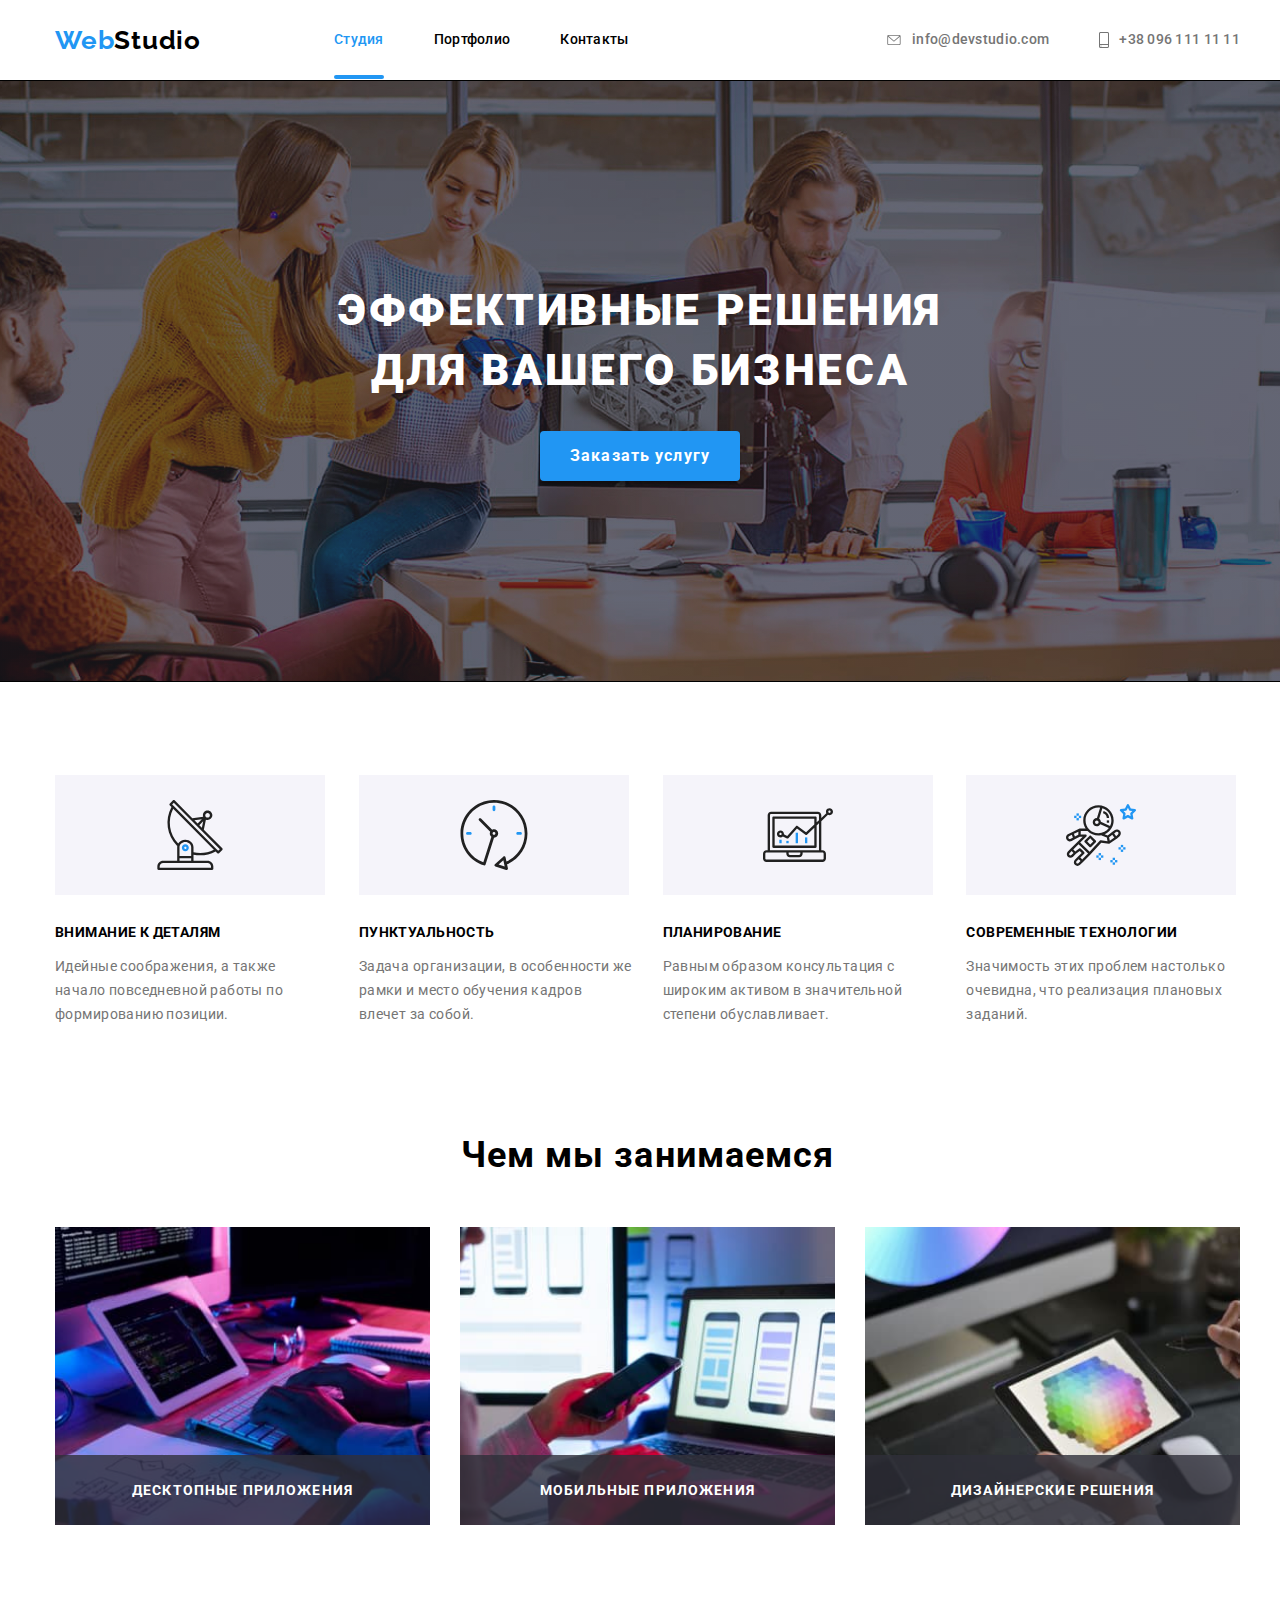
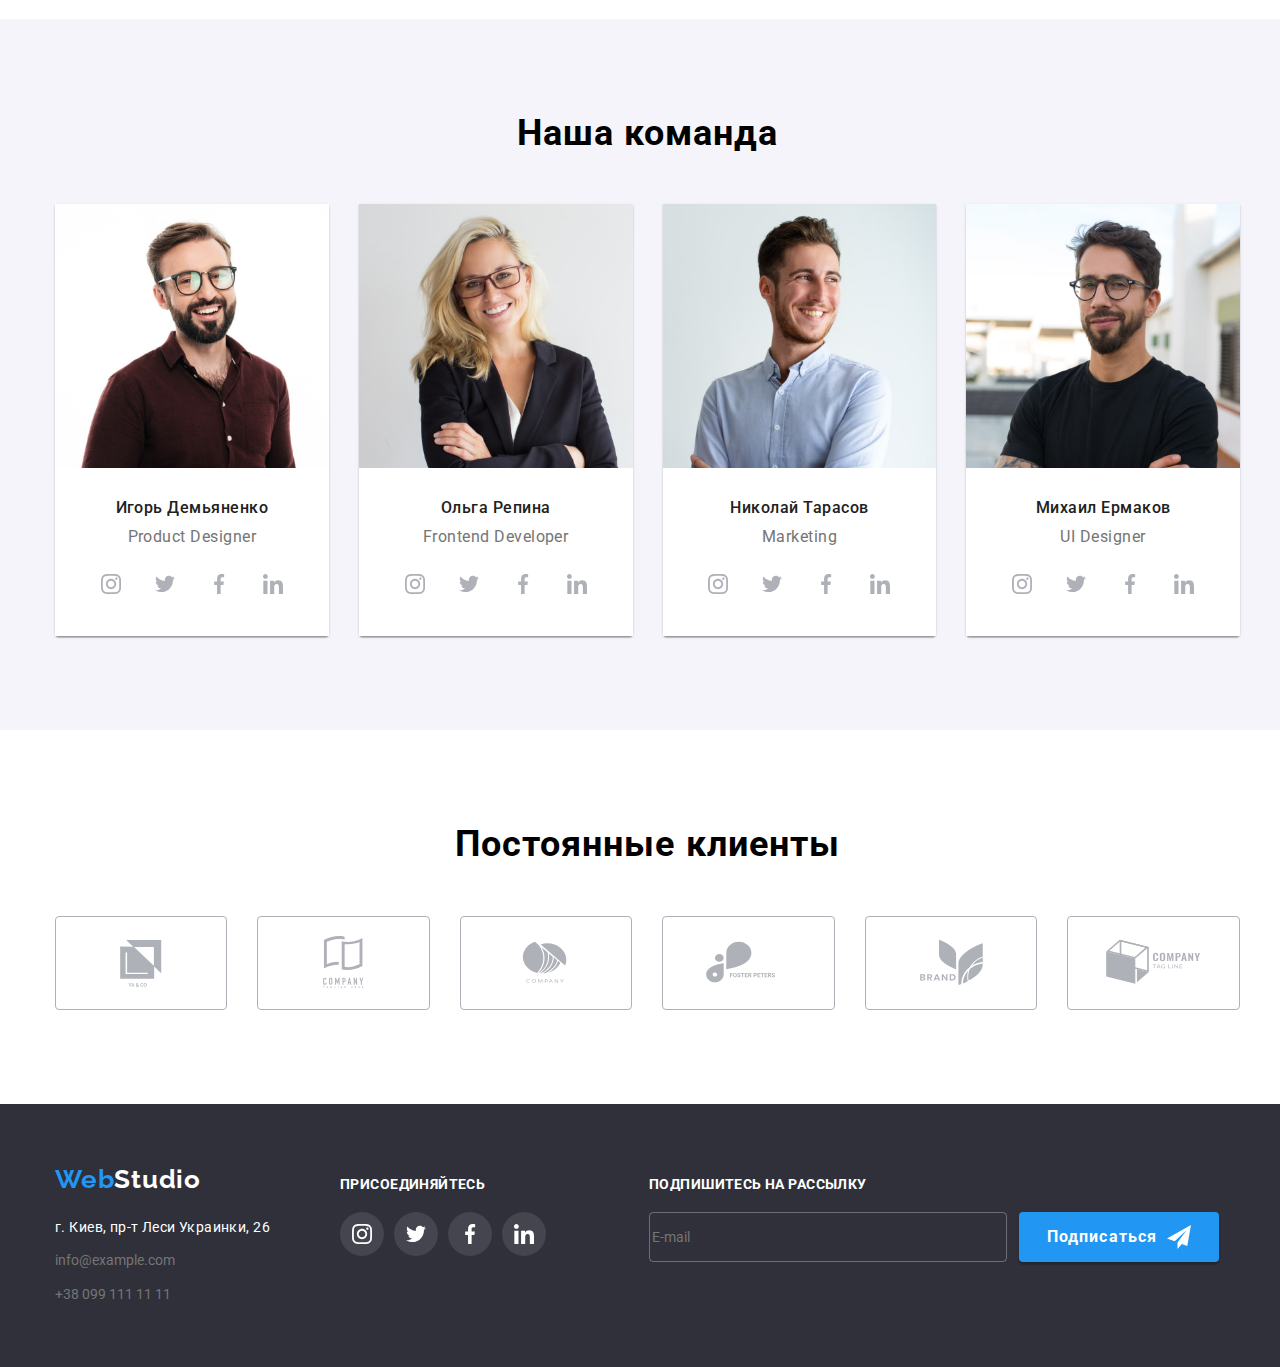
==== index.html @ c6905fcf "HW-07" ====
<!DOCTYPE html>
<html lang="ru">
  <head>
    <meta charset="UTF-8" />
    <meta http-equiv="X-UA-Compatible" content="IE=edge" />
    <meta name="viewport" content="width=device-width, initial-scale=1.0" />
    <title>WebStudio</title>
    <meta name="robots" content="nofollow" />
    <link rel="preconnect" href="https://fonts.gstatic.com" />
    <link
      href="https://fonts.googleapis.com/css2?family=Raleway:wght@700&family=Roboto:wght@400;500;700;900&display=swap"
      rel="stylesheet"
    />
    <link
      rel="stylesheet"
      href="https://cdnjs.cloudflare.com/ajax/libs/modern-normalize/1.0.0/modern-normalize.min.css"
    />
    <link rel="stylesheet" href="./css/main.css" />
  </head>

  <body>
    <header class="header">
      <div class="container header__container">
        <nav class="navigation header__navigation">
          <a class="logo header__logo" href="/"
            ><span class="logo__text logo__text--blue">Web</span
            ><span class="logo__text logo__text--black">Studio</span></a
          >
          <ul class="navigation__list header__navigation-list">
            <li class="navigation__item navigation__item--margin-right">
              <a class="link header__link link--active" href="./index.html"
                >Студия</a
              >
            </li>
            <li class="navigation__item navigation__item--margin-right">
              <a class="link header__link" href="./portfolio.html">Портфолио</a>
            </li>
            <li class="navigation__item">
              <a class="link header__link" href="">Контакты</a>
            </li>
          </ul>
        </nav>
        <div class="header__contact">
          <ul class="header__contact-list">
            <li class="header__contact-item header__contact-item--margin">
              <a
                class="link header__link link--gray"
                href="mailto:info@devstudio.com"
              >
                <svg class="header__contact-icon" width="16" height="10">
                  <use href="./symbol-defs.svg#icon-envelope-hover-2_c"></use>
                </svg>
                info@devstudio.com</a
              >
            </li>
            <li class="header__contact-item">
              <a class="link header__link link--gray" href="tel:+380961111111">
                <svg class="header__contact-icon" width="10" height="16">
                  <use href="./symbol-defs.svg#icon-smartphone-2-1_c"></use>
                </svg>
                +38 096 111 11 11</a
              >
            </li>
          </ul>
        </div>
      </div>
    </header>

    <main>
      <section class="section section__overlay section__overlay--padding">
        <div>
          <h1 class="section__overlay-text">
            Эффективные решения для вашего бизнеса
          </h1>
          <button class="button button--center" data-modal-open type="button">
            Заказать услугу
          </button>
        </div>
      </section>

      <section class="section">
        <div class="container container--center">
          <h2 class="visually-hidden">Преимущества нашей компании</h2>
          <ul class="list">
            <li
              class="
                list__item
                list__item--four
                list__svg-item
                list__svg-item--satelite
              "
            >
              <h3 class="list__svg-item-title">Внимание к деталям</h3>
              <p class="list__svg-item-text">
                Идейные соображения, а также начало повседневной работы по
                формированию позиции.
              </p>
            </li>
            <li
              class="
                list__item list__item--four list__svg-item list__svg-item--clock
              "
            >
              <h3 class="list__svg-item-title">Пунктуальность</h3>
              <p class="list__svg-item-text">
                Задача организации, в особенности же рамки и место обучения
                кадров влечет за собой.
              </p>
            </li>
            <li
              class="
                list__item
                list__item--four
                list__svg-item
                list__svg-item--planning
              "
            >
              <h3 class="list__svg-item-title">Планирование</h3>
              <p class="list__svg-item-text">
                Равным образом консультация с широким активом в значительной
                степени обуславливает.
              </p>
            </li>
            <li
              class="
                list__item list__item--four list__svg-item list__svg-item--tech
              "
            >
              <h3 class="list__svg-item-title">Современные технологии</h3>
              <p class="list__svg-item-text">
                Значимость этих проблем настолько очевидна, что реализация
                плановых заданий.
              </p>
            </li>
          </ul>
        </div>
      </section>

      <section class="section section--services">
        <div class="container">
          <h2 class="container__title">Чем мы занимаемся</h2>
          <ul class="list">
            <li class="list__item list__item--three list__item--relative">
              <div>
                <img
                  class="image"
                  width="370"
                  src="./images/box1.jpg"
                  alt="decorative photo"
                />
                <div class="decorative">Десктопные приложения</div>
              </div>
            </li>
            <li class="list__item list__item--three list__item--relative">
              <img
                class="image"
                width="370"
                src="./images/box2.jpg"
                alt="decorative photo"
              />
              <div class="decorative">Мобильные приложения</div>
            </li>

            <li class="list__item list__item--three list__item--relative">
              <img
                class="image"
                width="370"
                src="./images/box3.jpg"
                alt="decorative photo"
              />
              <div class="decorative">Дизайнерские решения</div>
            </li>
          </ul>
        </div>
      </section>

      <section class="section section--gray">
        <div class="container">
          <h2 class="container__title">Наша команда</h2>
          <ul class="list">
            <li class="list__item list__item--four list__item--card-item">
              <img
                class="image"
                width="270"
                src="./images/img2.jpg"
                alt="сотрудник предприятия"
              />
              <div class="list__item-content">
                <h3 class="list__item-text list__item-text--name">
                  Игорь Демьяненко
                </h3>
                <p class="list__item-text list__item-text--job">
                  Product Designer
                </p>
                <ul class="list list--socials">
                  <li class="list__item list__item--four-small">
                    <a class="media" href="/">
                      <svg class="media__social">
                        <use href="./symbol-defs.svg#icon-instagram"></use>
                      </svg>
                    </a>
                  </li>
                  <li class="list__item list__item--four-small">
                    <a class="media" href="/">
                      <svg class="media__social">
                        <use href="./symbol-defs.svg#icon-twitter"></use>
                      </svg>
                    </a>
                  </li>
                  <li class="list__item list__item--four-small">
                    <a class="media" href="/">
                      <svg class="media__social">
                        <use href="./symbol-defs.svg#icon-facebook"></use>
                      </svg>
                    </a>
                  </li>
                  <li class="list__item list__item--four-small">
                    <a class="media" href="/">
                      <svg class="media__social">
                        <use href="./symbol-defs.svg#icon-linkedin"></use>
                      </svg>
                    </a>
                  </li>
                </ul>
              </div>
            </li>
            <li class="list__item list__item--four list__item--card-item">
              <img
                class="image"
                width="270"
                src="./images/img3.jpg"
                alt="сотрудник предприятия"
              />
              <div class="list__item-content">
                <h3 class="list__item-text list__item-text--name">
                  Ольга Репина
                </h3>
                <p class="list__item-text list__item-text--job">
                  Frontend Developer
                </p>
                <ul class="list list--socials">
                  <li class="list__item list__item--four-small">
                    <a class="media" href="/">
                      <svg class="media__social">
                        <use href="./symbol-defs.svg#icon-instagram"></use>
                      </svg>
                    </a>
                  </li>
                  <li class="list__item list__item--four-small">
                    <a class="media" href="/">
                      <svg class="media__social">
                        <use href="./symbol-defs.svg#icon-twitter"></use>
                      </svg>
                    </a>
                  </li>
                  <li class="list__item list__item--four-small">
                    <a class="media" href="/">
                      <svg class="media__social">
                        <use href="./symbol-defs.svg#icon-facebook"></use>
                      </svg>
                    </a>
                  </li>
                  <li class="list__item list__item--four-small">
                    <a class="media" href="/">
                      <svg class="media__social">
                        <use href="./symbol-defs.svg#icon-linkedin"></use>
                      </svg>
                    </a>
                  </li>
                </ul>
              </div>
            </li>
            <li class="list__item list__item--four list__item--card-item">
              <img
                class="image"
                width="270"
                src="./images/img4.jpg"
                alt="сотрудник предприятия"
              />
              <div class="list__item-content">
                <h3 class="list__item-text list__item-text--name">
                  Николай Тарасов
                </h3>
                <p class="list__item-text list__item-text--job">Marketing</p>
                <ul class="list list--socials">
                  <li class="list__item list__item--four-small">
                    <a class="media" href="/">
                      <svg class="media__social">
                        <use href="./symbol-defs.svg#icon-instagram"></use>
                      </svg>
                    </a>
                  </li>
                  <li class="list__item list__item--four-small">
                    <a class="media" href="/">
                      <svg class="media__social">
                        <use href="./symbol-defs.svg#icon-twitter"></use>
                      </svg>
                    </a>
                  </li>
                  <li class="list__item list__item--four-small">
                    <a class="media" href="/">
                      <svg class="media__social">
                        <use href="./symbol-defs.svg#icon-facebook"></use>
                      </svg>
                    </a>
                  </li>
                  <li class="list__item list__item--four-small">
                    <a class="media" href="/">
                      <svg class="media__social">
                        <use href="./symbol-defs.svg#icon-linkedin"></use>
                      </svg>
                    </a>
                  </li>
                </ul>
              </div>
            </li>
            <li class="list__item list__item--four list__item--card-item">
              <img
                class="image"
                width="270"
                src="./images/img5.jpg"
                alt="сотрудник предприятия"
              />
              <div class="list__item-content">
                <h3 class="list__item-text list__item-text--name">
                  Михаил Ермаков
                </h3>
                <p class="list__item-text list__item-text--job">UI Designer</p>
                <ul class="list list--socials">
                  <li class="list__item list__item--four-small">
                    <a class="media" href="/">
                      <svg class="media__social">
                        <use href="./symbol-defs.svg#icon-instagram"></use>
                      </svg>
                    </a>
                  </li>
                  <li class="list__item list__item--four-small">
                    <a class="media" href="/">
                      <svg class="media__social">
                        <use href="./symbol-defs.svg#icon-twitter"></use>
                      </svg>
                    </a>
                  </li>
                  <li class="list__item list__item--four-small">
                    <a class="media" href="/">
                      <svg class="media__social">
                        <use href="./symbol-defs.svg#icon-facebook"></use>
                      </svg>
                    </a>
                  </li>
                  <li class="list__item list__item--four-small">
                    <a class="media" href="/">
                      <svg class="media__social">
                        <use href="./symbol-defs.svg#icon-linkedin"></use>
                      </svg>
                    </a>
                  </li>
                </ul>
              </div>
            </li>
          </ul>
        </div>
      </section>

      <section class="section">
        <div class="container">
          <h2 class="container__title">Постоянные клиенты</h2>
          <ul class="list">
            <li class="list__item list__item--six list__item--icon-border">
              <a class="clients" href="/">
                <svg class="clients--svg">
                  <use href="./symbol-defs.svg#icon-Client-1-4"></use>
                </svg>
              </a>
            </li>
            <li class="list__item list__item--six list__item--icon-border">
              <a class="clients" href="/">
                <svg class="clients--svg">
                  <use href="./symbol-defs.svg#icon-Client-2-2"></use>
                </svg>
              </a>
            </li>
            <li class="list__item list__item--six list__item--icon-border">
              <a class="clients" href="/">
                <svg class="clients--svg">
                  <use href="./symbol-defs.svg#icon-Client-3-2"></use>
                </svg>
              </a>
            </li>
            <li class="list__item list__item--six list__item--icon-border">
              <a class="clients" href="/">
                <svg class="clients--svg">
                  <use href="./symbol-defs.svg#icon-Client-4-2"></use>
                </svg>
              </a>
            </li>
            <li class="list__item list__item--six list__item--icon-border">
              <a class="clients" href="/">
                <svg class="clients--svg">
                  <use href="./symbol-defs.svg#icon-Client-5-2"></use>
                </svg>
              </a>
            </li>
            <li class="list__item list__item--six list__item--icon-border">
              <a class="clients" href="/">
                <svg class="clients--svg">
                  <use href="./symbol-defs.svg#icon-Client-6-2"></use>
                </svg>
              </a>
            </li>
          </ul>
        </div>
      </section>
    </main>

    <footer class="footer">
      <div class="container container__footer">
        <div class="footer__info">
          <a class="logo" href="/"
            ><span class="logo__text--blue">Web</span
            ><span class="logo__text--white">Studio</span></a
          >
          <address class="footer__address">
            <p class="footer__address-location">
              г. Киев, пр-т Леси Украинки, 26
            </p>
            <div class="footer__address-location--margin">
              <a class="link link--gray" href="mailto:info@example.com"
                >info@example.com</a
              >
            </div>
            <a class="link link--gray" href="tel:+380991111111"
              >+38 099 111 11 11</a
            >
          </address>
        </div>
        <div class="footer__socials">
          <h2 class="footer__title">Присоединяйтесь</h2>
          <ul class="list">
            <li>
              <a href="" class="footer__icon">
                <svg class="footer__icon--svg" width="20" height="20">
                  <use href="./symbol-defs.svg#icon-instagram"></use>
                </svg>
              </a>
            </li>
            <li>
              <a href="" class="footer__icon">
                <svg class="footer__icon--svg" width="20" height="20">
                  <use href="./symbol-defs.svg#icon-twitter"></use>
                </svg>
              </a>
            </li>
            <li>
              <a href="" class="footer__icon"
                ><svg class="footer__icon--svg" width="20" height="20">
                  <use href="./symbol-defs.svg#icon-facebook"></use>
                </svg>
              </a>
            </li>
            <li>
              <a href="" class="footer__icon">
                <svg class="footer__icon--svg" width="20" height="20">
                  <use href="./symbol-defs.svg#icon-linkedin"></use>
                </svg>
              </a>
            </li>
          </ul>
        </div>
        <div class="footer__mail">
          <h2 class="footer__title">Подпишитесь на рассылку</h2>
          <form>
            <div class="form-field">
              <label for="user_email" class="form-label"></label>
              <input
                class="form-field__input"
                type="email"
                name="email"
                id="user_email"
                placeholder="E-mail"
              />

              <button class="button" type="submit">
                Подписаться
                <svg class="form-field__button--margin" width="24" height="24">
                  <use href="./symbol-defs.svg#telegram"></use>
                </svg>
              </button>
            </div>
          </form>
        </div>
      </div>
    </footer>

    <div class="backdrop is-hidden" data-backdrop>
      <div class="modal">
        <button class="modal__button" data-modal-close type="button">
          <svg class="modal__icon-button" width="18" height="18">
            <use href="./symbol-defs.svg#close-button"></use>
          </svg>
        </button>
        <h3 class="modal__title">Оставьте свои данные, мы вам перезвоним</h3>
        <form name="signup_form" autocomplete="on" class="form__modal">
          <label class="modal__form-label" for="user_name">Имя</label>
          <div class="modal__form-row">
            <input
              class="modal__form-input"
              type="name"
              name="name"
              id="user_name"
            />
            <svg class="modal__form-input-icon" width="12" height="12">
              <use href="./symbol-defs.svg#name"></use>
            </svg>
          </div>
          <label class="modal__form-label" for="user_tel">Телефон</label>
          <div class="modal__form-row">
            <input
              class="modal__form-input"
              type="tel"
              name="tel"
              id="user_tel"
            />
            <svg class="modal__form-input-icon" width="13" height="13">
              <use href="./symbol-defs.svg#telephone"></use>
            </svg>
          </div>
          <label class="modal__form-label" for="e-mail">Почта</label>
          <div class="modal__form-row">
            <input
              class="modal__form-input"
              type="mail"
              name="email"
              id="e-mail"
            />
            <svg class="modal__form-input-icon" width="15" height="12">
              <use href="./symbol-defs.svg#mail"></use>
            </svg>
          </div>
          <label class="modal__form-label" for=""> Комментарий</label>
          <div class="modal__form-row modal__form-row--last">
            <textarea
              class="modal__form-textarea"
              name="comment"
              placeholder="Введите текст"
            ></textarea>
          </div>
          <div class="modal__form-policy">
            <label class="checkbox" for="policy">
              <input
                class="checkbox__label"
                type="checkbox"
                name="policy"
                id="policy"
                value="css"
              />
              <span class="checkbox__control"></span>
              <span class="checkbox__text">
                Соглашаюсь с рассылкой и принимаю
                <a href="" class="checkbox__text--link"> Условия договора</a>
              </span>
            </label>
          </div>

          <button class="button button--center" type="submit">Отправить</button>
        </form>
      </div>
    </div>

    <script src="./js/modal.js"></script>
  </body>
</html>
---- css/main.css ----
body {
  font-family: "Roboto", sans-serif;
  font-display: swap;
  font-family: "Roboto", sans-serif;
  font-display: swap;
}

h1, h2, h3, p {
  margin-top: 0;
}

.header {
  border-bottom: 1px solid #ececec;
}

.header__container {
  -webkit-box-orient: horizontal;
  -webkit-box-direction: normal;
      -ms-flex-direction: row;
          flex-direction: row;
  display: -webkit-box;
  display: -ms-flexbox;
  display: flex;
}

.header__contact {
  display: -webkit-box;
  display: -ms-flexbox;
  display: flex;
  -webkit-box-align: center;
      -ms-flex-align: center;
          align-items: center;
  width: 100%;
}

.header__contact-list {
  display: -webkit-box;
  display: -ms-flexbox;
  display: flex;
  -webkit-box-pack: end;
      -ms-flex-pack: end;
          justify-content: flex-end;
  width: 100%;
}

.header__contact-item {
  list-style: none;
  margin: 0;
  padding: 0;
}

.header__contact-item--margin {
  margin-right: 50px;
}

.header__link {
  display: -webkit-box;
  display: -ms-flexbox;
  display: flex;
  color: #757575;
  -webkit-box-align: center;
      -ms-flex-align: center;
          align-items: center;
  font-weight: 500;
  font-size: 14px;
  line-height: 1.14;
  letter-spacing: 0.02em;
}

.header__link:hover, .header__link:focus {
  color: #2196f3;
}

.header__contact-icon {
  margin-right: 10px;
  fill: currentColor;
}

.header__navigation {
  display: -webkit-box;
  display: -ms-flexbox;
  display: flex;
  -webkit-box-align: center;
      -ms-flex-align: center;
          align-items: center;
}

.header__navigation-list {
  margin-left: 93px;
}

.header__logo {
  margin-top: 25px;
  margin-bottom: 24px;
}

.footer {
  background-color: #2f303a;
  color: #ffffff;
  font-weight: 400;
  font-size: 14px;
  line-height: 1.7;
  -webkit-box-align: center;
      -ms-flex-align: center;
          align-items: center;
  padding: 60px 0 60px 0;
}

.footer__info {
  margin-right: 70px;
}

.footer__socials {
  padding-top: 12px;
}

.footer__mail {
  width: 100%;
  margin: 12px 0 0 93px;
}

.footer__address {
  font-style: inherit;
  color: #ffffff;
  margin-top: 20px;
  text-align: initial;
}

.footer__address-location {
  color: #ffffff;
  font-size: 14px;
  letter-spacing: 0.03em;
  margin-bottom: 10px;
  white-space: nowrap;
}

.footer__address-location--margin {
  margin-bottom: 10px;
}

.footer__title {
  margin: 0;
  padding-bottom: 20px;
  font-weight: bold;
  font-size: 14px;
  line-height: 16px;
  letter-spacing: 0.03em;
  text-transform: uppercase;
  color: #ffffff;
}

.footer__icon {
  padding: 0;
  width: 44px;
  height: 44px;
  margin-right: 10px;
  display: -webkit-box;
  display: -ms-flexbox;
  display: flex;
  border-radius: 50%;
  -webkit-box-align: center;
      -ms-flex-align: center;
          align-items: center;
  color: #ffffff;
  background-color: rgba(255, 255, 255, 0.1);
  -webkit-transition-property: color;
  transition-property: color;
  -webkit-transition-duration: 250ms;
          transition-duration: 250ms;
  -webkit-transition-timing-function: cubic-bezier(0.4, 0, 0.2, 1);
          transition-timing-function: cubic-bezier(0.4, 0, 0.2, 1);
  -webkit-transition-property: color, background-color;
  transition-property: color, background-color;
}

.footer__icon:hover, .footer__icon:focus {
  color: #ffffff;
  background-color: #2196f3;
}

.footer__icon--svg {
  fill: currentColor;
  width: 44px;
  height: 44px;
}

.backdrop {
  position: fixed;
  top: 0;
  bottom: 0;
  width: 100%;
  height: 100%;
  background-color: rgba(0, 0, 0, 0.2);
  opacity: 1;
}

.backdrop.is-hidden {
  opacity: 0;
  pointer-events: none;
}

.modal {
  position: absolute;
  -webkit-transform: translate(-50%, -50%);
          transform: translate(-50%, -50%);
  top: 50%;
  left: 50%;
  width: 528px;
  background: #ffffff;
  -webkit-box-shadow: 0px 1px 3px rgba(0, 0, 0, 0.12), 0px 1px 1px rgba(0, 0, 0, 0.14), 0px 2px 1px rgba(0, 0, 0, 0.2);
          box-shadow: 0px 1px 3px rgba(0, 0, 0, 0.12), 0px 1px 1px rgba(0, 0, 0, 0.14), 0px 2px 1px rgba(0, 0, 0, 0.2);
  border-radius: 4px;
}

.modal__button {
  position: absolute;
  top: 15px;
  right: 15px;
  display: -webkit-box;
  display: -ms-flexbox;
  display: flex;
  outline: none;
  border: 1px solid rgba(0, 0, 0, 0.1);
  border-radius: 50%;
  -webkit-box-pack: center;
      -ms-flex-pack: center;
          justify-content: center;
  -webkit-box-align: center;
      -ms-flex-align: center;
          align-items: center;
  cursor: pointer;
  width: 30px;
  height: 30px;
  background-color: #fff;
}

.modal__button:hover {
  border: 1px solid #2196f3;
}

.modal__button:hover .modal__icon-button {
  fill: #2196f3;
}

.modal__title {
  margin: 40px 40px 12px 30px;
  font-weight: 700;
  font-size: 20px;
  line-height: 1.15;
  text-align: center;
  letter-spacing: 0.03em;
  color: #212121;
}

.modal__form-row {
  position: relative;
  margin: 4px 0 10px;
}

.modal__form-row--last {
  margin-bottom: 0px;
}

.modal__form-input {
  width: 448px;
  height: 40px;
  border: 1px solid rgba(33, 33, 33, 0.2);
  border-radius: 4px;
  padding-left: 42px;
  -webkit-transition-property: fill, border;
  transition-property: fill, border;
  -webkit-transition-duration: 250ms;
          transition-duration: 250ms;
  -webkit-transition-timing-function: cubic-bezier(0.4, 0, 0.2, 1);
          transition-timing-function: cubic-bezier(0.4, 0, 0.2, 1);
}

.modal__form-input:hover, .modal__form-input:focus, .modal__form-input:focus-visible {
  fill: #2196f3;
  border: 1px solid #2196f3;
  outline: none;
}

.modal__form-input:hover + .modal__form-input-icon,
.modal__form-input:focus + .modal__form-input-icon {
  fill: #2196f3;
}

.modal__form-input-icon {
  position: absolute;
  left: 15px;
  top: 14px;
  color: #212121;
}

.modal__form-label {
  font-style: "Roboto", sans-serif;
  font-size: 12px;
  font-weight: 400;
  padding-bottom: 4px;
  line-height: 1.16;
  letter-spacing: 0.01em;
}

.modal__form-textarea {
  width: 448px;
  height: 120px;
  border: 1px solid rgba(33, 33, 33, 0.2);
  border-radius: 4px;
  padding: 12px 16px;
  resize: none;
  -webkit-transition-property: border;
  transition-property: border;
  -webkit-transition-duration: 250ms;
          transition-duration: 250ms;
  -webkit-transition-timing-function: cubic-bezier(0.4, 0, 0.2, 1);
          transition-timing-function: cubic-bezier(0.4, 0, 0.2, 1);
}

.modal__form-textarea::-webkit-input-placeholder {
  color: rgba(117, 117, 117, 0.5);
}

.modal__form-textarea:-ms-input-placeholder {
  color: rgba(117, 117, 117, 0.5);
}

.modal__form-textarea::-ms-input-placeholder {
  color: rgba(117, 117, 117, 0.5);
}

.modal__form-textarea::placeholder {
  color: rgba(117, 117, 117, 0.5);
}

.modal__form-textarea:hover, .modal__form-textarea:focus, .modal__form-textarea:focus-visible {
  border: 1px solid #2196f3;
  outline: none;
}

.modal__form-textarea:hover + .modal__form-input-icon,
.modal__form-textarea:focus + .modal__form-input-icon {
  fill: #2196f3;
}

.modal__form-policy {
  margin: 20px 0 30px 0;
}

.modal__form-policy-label {
  display: -webkit-box;
  display: -ms-flexbox;
  display: flex;
  justify-items: center;
  -webkit-box-align: center;
      -ms-flex-align: center;
          align-items: center;
  margin-left: 14px;
}

.visually-hidden {
  position: absolute !important;
  clip: rect(1px 1px 1px 1px);
  clip: rect(1px, 1px, 1px, 1px);
  padding: 0 !important;
  border: 0 !important;
  height: 1px !important;
  width: 1px !important;
  overflow: hidden;
}

.decorative {
  position: absolute;
  display: block;
  bottom: 0;
  left: 0;
  text-align: center;
  height: 70px;
  width: 100%;
  background-color: rgba(47, 48, 58, 0.8);
  text-transform: uppercase;
  color: #ffffff;
  padding-top: 27px;
  padding-bottom: 27px;
  font-weight: 700;
  font-size: 14px;
  letter-spacing: 1.14px;
  font-family: "Roboto", sans-serif;
  cursor: pointer;
}

.image {
  display: block;
  max-width: 100%;
  width: 100%;
  height: auto;
}

.media {
  display: -webkit-box;
  display: -ms-flexbox;
  display: flex;
  border-radius: 50%;
  color: #afb1b8;
  width: 44px;
  height: 44px;
  -webkit-transition-property: background-color;
  transition-property: background-color;
  -webkit-transition-duration: 250ms;
          transition-duration: 250ms;
  -webkit-transition-timing-function: cubic-bezier(0.4, 0, 0.2, 1);
          transition-timing-function: cubic-bezier(0.4, 0, 0.2, 1);
}

.media:hover, .media:focus {
  color: white;
  background-color: #2196f3;
}

.media__social {
  fill: currentColor;
}

.clients {
  display: -webkit-box;
  display: -ms-flexbox;
  display: flex;
  height: 92px;
  width: 170px;
  color: #afb1b8;
  -webkit-transition-property: color;
  transition-property: color;
  -webkit-transition-duration: 250ms;
          transition-duration: 250ms;
  -webkit-transition-timing-function: cubic-bezier(0.4, 0, 0.2, 1);
          transition-timing-function: cubic-bezier(0.4, 0, 0.2, 1);
}

.clients:hover, .clients:focus {
  color: #2196f3;
}

.clients--svg {
  fill: currentColor;
}

.checkbox {
  display: -webkit-box;
  display: -ms-flexbox;
  display: flex;
  justify-items: center;
  -webkit-box-align: center;
      -ms-flex-align: center;
          align-items: center;
  margin-left: 14px;
}

.checkbox__label {
  -webkit-appearance: none;
  -moz-appearance: none;
  appearance: none;
}

.checkbox__label:checked + .checkbox__control {
  background-color: #2196f3;
  background-image: url("../checkbox.svg");
  background-size: contain;
  border: none;
  width: 16px;
  height: 15px;
}

.checkbox__control {
  display: inline-block;
  width: 16px;
  height: 15px;
  border: 2px solid #212121;
  border-radius: 2px;
}

.checkbox__text {
  font-family: "Roboto", sans-serif;
  font-weight: 400;
  font-size: 14px;
  line-height: 1.71;
  letter-spacing: 0.03em;
  color: #757575;
  margin-left: 7px;
}

.checkbox__text--link {
  color: #2196f3;
}

.navigation {
  width: 100%;
}

.navigation__list {
  display: -webkit-box;
  display: -ms-flexbox;
  display: flex;
  width: 100%;
}

.navigation__item {
  list-style: none;
  margin: 0;
  padding: 0;
}

.navigation__item--margin-right {
  margin-right: 50px;
}

.container {
  width: 1200px;
  height: 100%;
  padding: 0 0 0 15px;
  margin: 0 auto;
}

.container--center {
  -webkit-box-align: center;
      -ms-flex-align: center;
          align-items: center;
  -webkit-box-pack: center;
      -ms-flex-pack: center;
          justify-content: center;
}

.container__title {
  font-weight: 700;
  font-size: 36px;
  line-height: 1.16;
  letter-spacing: 0.03em;
  text-align: center;
  margin: 0;
  padding-bottom: 50px;
}

.container__footer {
  display: -webkit-box;
  display: -ms-flexbox;
  display: flex;
}

.link {
  color: inherit;
  text-decoration: none;
  list-style: none;
  position: relative;
  -webkit-transition-property: color;
  transition-property: color;
  -webkit-transition-duration: 250ms;
          transition-duration: 250ms;
  -webkit-transition-timing-function: cubic-bezier(0.4, 0, 0.2, 1);
          transition-timing-function: cubic-bezier(0.4, 0, 0.2, 1);
}

.link:hover, .link:focus {
  color: #2196f3;
}

.link--gray {
  color: #757575;
}

.link--active {
  color: #2196f3;
}

.link--active:after {
  position: absolute;
  content: "";
  display: block;
  bottom: 0;
  background-color: #2196f3;
  width: 100%;
  height: 4px;
  border-radius: 2px;
  margin-bottom: -31px;
}

.link--card-hover {
  color: inherit;
}

.link--card-hover:hover {
  -webkit-box-shadow: 0px 1px 1px rgba(0, 0, 0, 0.12), 0px 4px 4px rgba(0, 0, 0, 0.06), 1px 4px 6px rgba(0, 0, 0, 0.16);
          box-shadow: 0px 1px 1px rgba(0, 0, 0, 0.12), 0px 4px 4px rgba(0, 0, 0, 0.06), 1px 4px 6px rgba(0, 0, 0, 0.16);
}

.link--card-hover:hover .list__card-backdrop {
  opacity: 1;
  -webkit-transform: translateY(0%);
          transform: translateY(0%);
  -webkit-transition: -webkit-transform 250ms cubic-bezier(0.4, 0, 0.2, 1);
  transition: -webkit-transform 250ms cubic-bezier(0.4, 0, 0.2, 1);
  transition: transform 250ms cubic-bezier(0.4, 0, 0.2, 1);
  transition: transform 250ms cubic-bezier(0.4, 0, 0.2, 1), -webkit-transform 250ms cubic-bezier(0.4, 0, 0.2, 1);
}

.section {
  padding: 94px 0 94px 0;
  display: -webkit-box;
  display: -ms-flexbox;
  display: flex;
  -webkit-box-align: center;
      -ms-flex-align: center;
          align-items: center;
  -webkit-box-pack: center;
      -ms-flex-pack: center;
          justify-content: center;
}

.section--services {
  padding: 0 0 94px 0;
}

.section--gray {
  background-color: #f5f4fa;
}

.section__overlay {
  width: 100%;
  max-width: 1600px;
  height: 600px;
  margin: auto;
  background-size: cover;
  background-repeat: no-repeat;
  background-position: center;
  outline: 1px solid black;
  background-image: -webkit-gradient(linear, left top, left bottom, from(rgba(47, 48, 58, 0.4)), to(rgba(47, 48, 58, 0.4))), url("../images/img (16).jpg");
  background-image: linear-gradient(rgba(47, 48, 58, 0.4), rgba(47, 48, 58, 0.4)), url("../images/img (16).jpg");
  text-align: center;
  color: #ffffff;
}

.section__overlay--padding {
  padding: 200px 0 200px 0;
}

.section__overlay-text {
  max-width: 690px;
  font-weight: 900;
  font-size: 44px;
  line-height: 1.36;
  color: #ffffff;
  letter-spacing: 0.06em;
  text-transform: uppercase;
  margin: auto;
  padding-bottom: 30px;
}

.logo {
  font-family: "Raleway", sans-serif;
  font-weight: 700;
  font-size: 26px;
  text-decoration: none;
  line-height: 1.2;
  letter-spacing: 0.03em;
}

.logo__text--blue {
  color: #2196f3;
}

.logo__text--black {
  color: #000000;
}

.logo__text--white {
  color: #ffffff;
}

.button {
  display: -webkit-box;
  display: -ms-flexbox;
  display: flex;
  -webkit-box-pack: center;
      -ms-flex-pack: center;
          justify-content: center;
  -webkit-box-align: center;
      -ms-flex-align: center;
          align-items: center;
  margin-left: 12px;
  letter-spacing: 0.07em;
  width: 200px;
  height: 50px;
  font-size: 16px;
  font-weight: 700;
  line-height: 1.87;
  border-radius: 4px;
  cursor: pointer;
  border: none;
  color: #ffffff;
  background-color: #2196f3;
  -webkit-box-shadow: 0px 3px 1px rgba(0, 0, 0, 0.1), 0px 1px 2px rgba(0, 0, 0, 0.08), 0px 2px 2px rgba(0, 0, 0, 0.12);
          box-shadow: 0px 3px 1px rgba(0, 0, 0, 0.1), 0px 1px 2px rgba(0, 0, 0, 0.08), 0px 2px 2px rgba(0, 0, 0, 0.12);
}

.button--center {
  display: -webkit-box;
  display: -ms-flexbox;
  display: flex;
  margin-left: auto;
  margin-right: auto;
}

.button--filter {
  width: auto;
  height: auto;
  padding: 6px 22px;
  border-radius: 4px;
  font-weight: 500;
  letter-spacing: 0.03em;
  line-height: 1.6;
  background-color: #f5f4fa;
  color: #212121;
  -webkit-box-shadow: none;
          box-shadow: none;
}

.button--filter:hover, .button--filter:focus, .button--filter:active {
  background-color: #2196f3;
  color: #ffffff;
  -webkit-transition-property: color, background-color;
  transition-property: color, background-color;
  -webkit-transition-duration: 250ms;
          transition-duration: 250ms;
  -webkit-transition-timing-function: cubic-bezier(0.4, 0, 0.2, 1);
          transition-timing-function: cubic-bezier(0.4, 0, 0.2, 1);
  -webkit-box-shadow: 0px 3px 1px rgba(0, 0, 0, 0.1), 0px 1px 2px rgba(0, 0, 0, 0.08), 0px 2px 2px rgba(0, 0, 0, 0.12);
          box-shadow: 0px 3px 1px rgba(0, 0, 0, 0.1), 0px 1px 2px rgba(0, 0, 0, 0.08), 0px 2px 2px rgba(0, 0, 0, 0.12);
}

.list {
  display: -webkit-box;
  display: -ms-flexbox;
  display: flex;
  list-style: none;
  margin: 0;
  padding: 0;
}

.list--socials {
  padding: 0px 30px 30px 30px;
}

.list--cards {
  -ms-flex-wrap: wrap;
      flex-wrap: wrap;
}

.list__item {
  display: -webkit-box;
  display: -ms-flexbox;
  display: flex;
  -webkit-box-orient: vertical;
  -webkit-box-direction: normal;
      -ms-flex-direction: column;
          flex-direction: column;
}

.list__item--four {
  margin-right: 30px;
  -ms-flex-preferred-size: calc((100% - 90px) / 4);
      flex-basis: calc((100% - 90px) / 4);
}

.list__item--three {
  margin-right: 30px;
  -ms-flex-preferred-size: calc((100% - 60px) / 3);
      flex-basis: calc((100% - 60px) / 3);
}

.list__item--card-three {
  margin-right: 30px;
  margin-bottom: 30px;
  -ms-flex-preferred-size: calc((100% - 60px) / 3);
      flex-basis: calc((100% - 60px) / 3);
  border-bottom: solid 1px;
  display: -webkit-box;
  display: -ms-flexbox;
  display: flex;
  -webkit-box-orient: vertical;
  -webkit-box-direction: normal;
      -ms-flex-direction: column;
          flex-direction: column;
  border: 1px solid #eeeeee;
  flex-basis: calc((100% - 60px) / 3);
}

.list__item--card-three:nth-child(3n+3) {
  margin-right: 0;
}

.list__item--two {
  margin-right: 30px;
  -ms-flex-preferred-size: calc((100% - 30px) / 2);
      flex-basis: calc((100% - 30px) / 2);
}

.list__item--five {
  margin-right: 30px;
  -ms-flex-preferred-size: calc((100% - 120px) / 5);
      flex-basis: calc((100% - 120px) / 5);
}

.list__item--six {
  margin-right: 30px;
  -ms-flex-preferred-size: calc((100% - 150px) / 6);
      flex-basis: calc((100% - 150px) / 6);
}

.list__item--four-small {
  margin-right: 10px;
  -ms-flex-preferred-size: calc((100% - 30px) / 4);
      flex-basis: calc((100% - 30px) / 4);
}

.list__item--relative {
  position: relative;
}

.list__item:last-child {
  margin-right: 0;
}

.list__item--card-item {
  -webkit-box-shadow: 0px 1px 3px rgba(0, 0, 0, 0.12), 0px 1px 1px rgba(0, 0, 0, 0.14), 0px 2px 1px rgba(0, 0, 0, 0.2);
          box-shadow: 0px 1px 3px rgba(0, 0, 0, 0.12), 0px 1px 1px rgba(0, 0, 0, 0.14), 0px 2px 1px rgba(0, 0, 0, 0.2);
  border-radius: 0px 0px 4px 4px;
  background-color: white;
}

.list__item--icon-border {
  border: 1px solid #afb1b8;
  border-radius: 4px;
}

.list__item--icon-border:hover, .list__item--icon-border:focus {
  border: 1px solid #2196f3;
}

.list__item-content {
  background-color: #ffffff;
  display: -webkit-box;
  display: -ms-flexbox;
  display: flex;
  -webkit-box-orient: vertical;
  -webkit-box-direction: normal;
      -ms-flex-direction: column;
          flex-direction: column;
  -webkit-box-pack: center;
      -ms-flex-pack: center;
          justify-content: center;
  -webkit-box-align: center;
      -ms-flex-align: center;
          align-items: center;
}

.list__item-text {
  font-size: 16px;
  line-height: 1.19;
  letter-spacing: 0.03em;
}

.list__item-text--job {
  color: #757575;
  margin-bottom: 16px;
}

.list__item-text--name {
  color: #212121;
  font-weight: 500;
  margin-top: 30px;
  margin-bottom: 10px;
}

.list__svg-item::before {
  display: block;
  content: "";
  height: 120px;
  width: 270px;
  background-size: contain;
  background-repeat: no-repeat;
  background-position: center;
  background-color: #f5f4fa;
  margin-bottom: 30px;
}

.list__svg-item--satelite:before {
  background-image: url(../../images/Group1.svg);
}

.list__svg-item--clock:before {
  background-image: url(../../images/Group2.svg);
}

.list__svg-item--planning:before {
  background-image: url(../../images/Group3.svg);
}

.list__svg-item--tech:before {
  background-image: url(../../images/Group4.svg);
}

.list__svg-item-title {
  font-weight: 700;
  font-size: 14px;
  line-height: 1.14;
  letter-spacing: 0.03em;
  text-transform: uppercase;
}

.list__svg-item-text {
  color: #757575;
  font-size: 14px;
  line-height: 1.71;
  letter-spacing: 0.03em;
}

.list--menu {
  padding: 0px 210px 0px 210px;
  width: 100%;
  display: -webkit-box;
  display: -ms-flexbox;
  display: flex;
  -webkit-box-pack: center;
      -ms-flex-pack: center;
          justify-content: center;
  margin-bottom: 50px;
}

.list__card {
  -ms-flex-preferred-size: calc((100% - 60px) / 3);
      flex-basis: calc((100% - 60px) / 3);
  margin-right: 30px;
  border-bottom: solid 1px;
  display: -webkit-box;
  display: -ms-flexbox;
  display: flex;
  -webkit-box-orient: vertical;
  -webkit-box-direction: normal;
      -ms-flex-direction: column;
          flex-direction: column;
  border: 1px solid #eeeeee;
  margin-bottom: 30px;
}

.list__card-overlay {
  position: relative;
  overflow: hidden;
}

.list__item-description {
  padding: 20px 24px;
  text-align: initial;
}

.list__item-description--project {
  font-weight: 700;
  font-size: 18px;
  line-height: 2;
  margin-bottom: 4px;
}

.list__item-description--type {
  color: #757575;
  font-size: 16px;
  line-height: 1.9;
  letter-spacing: 0.03em;
  margin: 0;
}

.list__card-backdrop {
  position: absolute;
  top: 0;
  right: 0;
  background-color: rgba(33, 150, 243, 0.9);
  height: 100%;
  width: 100%;
  color: #ffffff;
  padding: 63px 24px;
  font-family: "Roboto", sans-serif;
  line-height: 1.55;
  letter-spacing: 0.03em;
  font-weight: 400;
  opacity: 0;
  -webkit-transform: translateY(100%);
          transform: translateY(100%);
  -webkit-transition: opacity 250ms cubic-bezier(0.4, 0, 0.2, 1), -webkit-transform 250ms cubic-bezier(0.4, 0, 0.2, 1);
  transition: opacity 250ms cubic-bezier(0.4, 0, 0.2, 1), -webkit-transform 250ms cubic-bezier(0.4, 0, 0.2, 1);
  transition: transform 250ms cubic-bezier(0.4, 0, 0.2, 1), opacity 250ms cubic-bezier(0.4, 0, 0.2, 1);
  transition: transform 250ms cubic-bezier(0.4, 0, 0.2, 1), opacity 250ms cubic-bezier(0.4, 0, 0.2, 1), -webkit-transform 250ms cubic-bezier(0.4, 0, 0.2, 1);
}

.list__card-backdrop.is-hidden {
  opacity: 0;
  pointer-events: none;
}

.form-field {
  display: -webkit-box;
  display: -ms-flexbox;
  display: flex;
}

.form-field__input {
  width: 358px;
  height: 50px;
  border-radius: 4px;
  background-color: rgba(33, 150, 243, 0);
  border: 1px solid rgba(255, 255, 255, 0.3);
  -webkit-transition-property: border;
  transition-property: border;
  -webkit-transition-duration: 250ms;
          transition-duration: 250ms;
  -webkit-transition-timing-function: cubic-bezier(0.4, 0, 0.2, 1);
          transition-timing-function: cubic-bezier(0.4, 0, 0.2, 1);
}

.form-field__button {
  display: -webkit-box;
  display: -ms-flexbox;
  display: flex;
  -webkit-box-pack: center;
      -ms-flex-pack: center;
          justify-content: center;
  -webkit-box-align: center;
      -ms-flex-align: center;
          align-items: center;
  margin-left: 12px;
  letter-spacing: 0.07em;
  width: 200px;
  height: 50px;
  font-size: 16px;
  font-weight: 700;
  line-height: 1.87;
  border-radius: 4px;
  border: none;
  color: #ffffff;
  background-color: #2196f3;
  -webkit-box-shadow: 0px 3px 1px #1a1a1a, 0px 1px 2px #000014, 0px 2px 2px #00001f;
          box-shadow: 0px 3px 1px #1a1a1a, 0px 1px 2px #000014, 0px 2px 2px #00001f;
}

.form-field__button--margin {
  margin-left: 10px;
}

.form__modal {
  margin: 0 40px 40px 40px;
}
/*# sourceMappingURL=main.css.map */
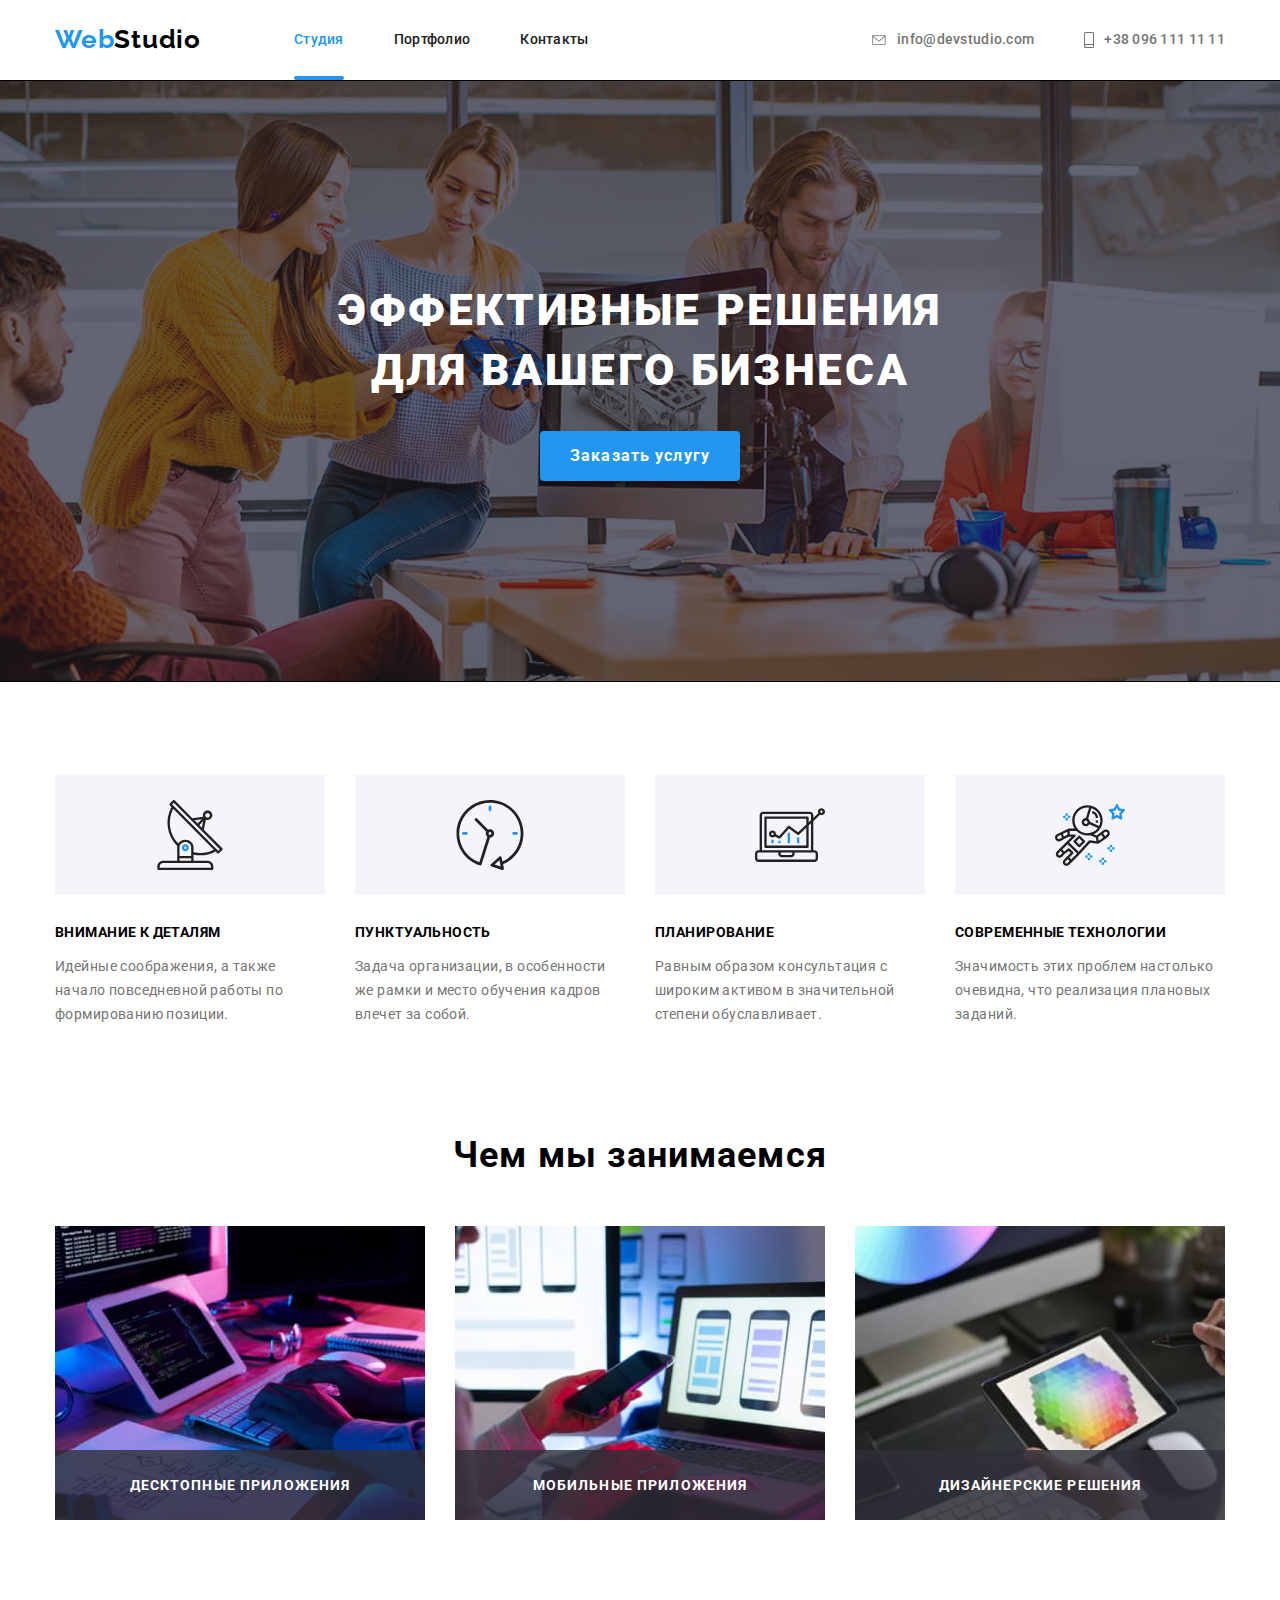
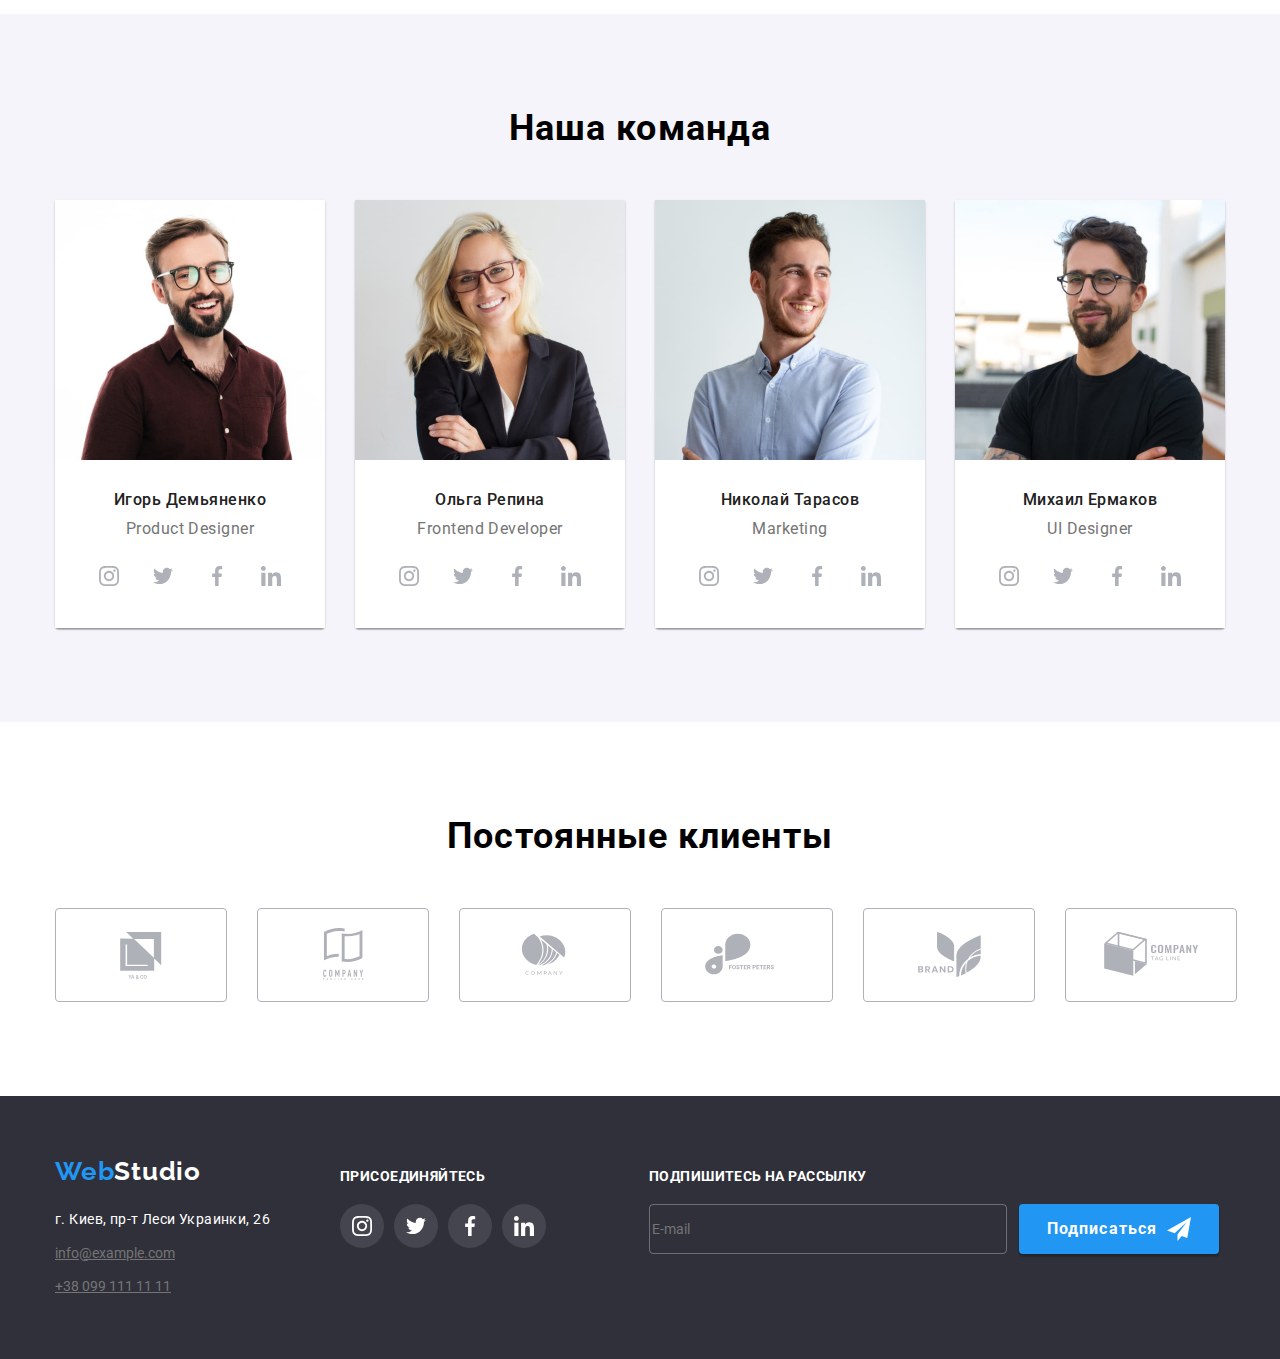
==== commit fcc592cc: "hw-7 changes" ====
--- a/index.html
+++ b/index.html
@@ -15,119 +15,95 @@
       rel="stylesheet"
       href="https://cdnjs.cloudflare.com/ajax/libs/modern-normalize/1.0.0/modern-normalize.min.css"
     />
-    <link rel="stylesheet" href="./css/main.css" />
+    <link rel="stylesheet" href="./css/main.min.css" />
   </head>
 
   <body>
     <header class="header">
       <div class="container header__container">
-        <nav class="navigation header__navigation">
+        <nav class="navigation">
           <a class="logo header__logo" href="/"
             ><span class="logo__text logo__text--blue">Web</span
             ><span class="logo__text logo__text--black">Studio</span></a
           >
-          <ul class="navigation__list header__navigation-list">
-            <li class="navigation__item navigation__item--margin-right">
-              <a class="link header__link link--active" href="./index.html"
+          <ul class="navigation__list navigation__list--logo">
+            <li class="navigation__item">
+              <a class="navigation__link navigation__link--current" href="#"
                 >Студия</a
               >
-            </li>
-            <li class="navigation__item navigation__item--margin-right">
-              <a class="link header__link" href="./portfolio.html">Портфолио</a>
+              <!-- <a class="link header__link link--active" href="./index.html"
+                >Студия</a
+              > -->
             </li>
             <li class="navigation__item">
-              <a class="link header__link" href="">Контакты</a>
+              <a class="navigation__link" href="./portfolio.html">Портфолио</a>
+            </li>
+            <li class="navigation__item">
+              <a class="navigation__link" href="">Контакты</a>
             </li>
           </ul>
         </nav>
-        <div class="header__contact">
-          <ul class="header__contact-list">
-            <li class="header__contact-item header__contact-item--margin">
-              <a
-                class="link header__link link--gray"
-                href="mailto:info@devstudio.com"
-              >
-                <svg class="header__contact-icon" width="16" height="10">
-                  <use href="./symbol-defs.svg#icon-envelope-hover-2_c"></use>
-                </svg>
-                info@devstudio.com</a
-              >
-            </li>
-            <li class="header__contact-item">
-              <a class="link header__link link--gray" href="tel:+380961111111">
-                <svg class="header__contact-icon" width="10" height="16">
-                  <use href="./symbol-defs.svg#icon-smartphone-2-1_c"></use>
-                </svg>
-                +38 096 111 11 11</a
-              >
-            </li>
-          </ul>
-        </div>
+        <!-- <div> -->
+        <ul class="contact__list">
+          <li class="contact__item">
+            <a class="contact__link" href="mailto:info@devstudio.com">
+              <svg class="contact__icon" width="16" height="10">
+                <use href="./symbol-defs.svg#icon-envelope-hover-2_c"></use>
+              </svg>
+              info@devstudio.com</a
+            >
+          </li>
+          <li class="contact__item">
+            <a class="contact__link" href="tel:+380961111111">
+              <svg class="contact__icon" width="10" height="16">
+                <use href="./symbol-defs.svg#icon-smartphone-2-1_c"></use>
+              </svg>
+              +38 096 111 11 11</a
+            >
+          </li>
+        </ul>
+        <!-- </div> -->
       </div>
     </header>
 
     <main>
-      <section class="section section__overlay section__overlay--padding">
+      <section class="hero">
         <div>
-          <h1 class="section__overlay-text">
-            Эффективные решения для вашего бизнеса
-          </h1>
-          <button class="button button--center" data-modal-open type="button">
+          <h1 class="hero__title">Эффективные решения для вашего бизнеса</h1>
+          <button class="button hero__button" data-modal-open type="button">
             Заказать услугу
           </button>
         </div>
       </section>
 
-      <section class="section">
-        <div class="container container--center">
+      <section class="features">
+        <div class="container">
           <h2 class="visually-hidden">Преимущества нашей компании</h2>
-          <ul class="list">
-            <li
-              class="
-                list__item
-                list__item--four
-                list__svg-item
-                list__svg-item--satelite
-              "
-            >
-              <h3 class="list__svg-item-title">Внимание к деталям</h3>
-              <p class="list__svg-item-text">
+          <ul class="features__list">
+            <li class="features__item features__item--satelite">
+              <h3 class="features__title">Внимание к деталям</h3>
+              <p class="features__description">
                 Идейные соображения, а также начало повседневной работы по
                 формированию позиции.
               </p>
             </li>
-            <li
-              class="
-                list__item list__item--four list__svg-item list__svg-item--clock
-              "
-            >
-              <h3 class="list__svg-item-title">Пунктуальность</h3>
-              <p class="list__svg-item-text">
+            <li class="features__item features__item--clock">
+              <h3 class="features__title">Пунктуальность</h3>
+              <p class="features__description">
                 Задача организации, в особенности же рамки и место обучения
                 кадров влечет за собой.
               </p>
             </li>
-            <li
-              class="
-                list__item
-                list__item--four
-                list__svg-item
-                list__svg-item--planning
-              "
-            >
-              <h3 class="list__svg-item-title">Планирование</h3>
-              <p class="list__svg-item-text">
+            <li class="features__item features__item--planning">
+              <h3 class="features__title">Планирование</h3>
+              <p class="features__description">
                 Равным образом консультация с широким активом в значительной
                 степени обуславливает.
               </p>
             </li>
-            <li
-              class="
-                list__item list__item--four list__svg-item list__svg-item--tech
-              "
-            >
-              <h3 class="list__svg-item-title">Современные технологии</h3>
-              <p class="list__svg-item-text">
+            <li class="features__item features__item--tech">
+              <h3 class="features__title">Современные технологии</h3>
+              <p class="features__description">
                 Значимость этих проблем настолько очевидна, что реализация
                 плановых заданий.
               </p>
@@ -136,11 +112,11 @@
         </div>
       </section>
 
-      <section class="section section--services">
+      <section class="activities">
         <div class="container">
-          <h2 class="container__title">Чем мы занимаемся</h2>
-          <ul class="list">
-            <li class="list__item list__item--three list__item--relative">
+          <h2 class="activities__title">Чем мы занимаемся</h2>
+          <ul class="activities__list">
+            <li class="activities__item">
               <div>
                 <img
                   class="image"
@@ -148,75 +124,71 @@
                   src="./images/box1.jpg"
                   alt="decorative photo"
                 />
-                <div class="decorative">Десктопные приложения</div>
+                <div class="activities__decorative">Десктопные приложения</div>
               </div>
             </li>
-            <li class="list__item list__item--three list__item--relative">
+            <li class="activities__item">
               <img
                 class="image"
                 width="370"
                 src="./images/box2.jpg"
                 alt="decorative photo"
               />
-              <div class="decorative">Мобильные приложения</div>
-            </li>
-
-            <li class="list__item list__item--three list__item--relative">
+              <div class="activities__decorative">Мобильные приложения</div>
+            </li>
+
+            <li class="activities__item">
               <img
                 class="image"
                 width="370"
                 src="./images/box3.jpg"
                 alt="decorative photo"
               />
-              <div class="decorative">Дизайнерские решения</div>
+              <div class="activities__decorative">Дизайнерские решения</div>
             </li>
           </ul>
         </div>
       </section>
 
-      <section class="section section--gray">
+      <section class="employee">
         <div class="container">
-          <h2 class="container__title">Наша команда</h2>
-          <ul class="list">
-            <li class="list__item list__item--four list__item--card-item">
+          <h2 class="employee__title">Наша команда</h2>
+          <ul class="employee__list">
+            <li class="employee__item">
               <img
                 class="image"
                 width="270"
                 src="./images/img2.jpg"
                 alt="сотрудник предприятия"
               />
-              <div class="list__item-content">
-                <h3 class="list__item-text list__item-text--name">
-                  Игорь Демьяненко
-                </h3>
-                <p class="list__item-text list__item-text--job">
-                  Product Designer
-                </p>
-                <ul class="list list--socials">
-                  <li class="list__item list__item--four-small">
-                    <a class="media" href="/">
-                      <svg class="media__social">
+              <div class="employee__content">
+                <h3 class="employee__name">Игорь Демьяненко</h3>
+                <p class="employee__position">Product Designer</p>
+                <ul class="employee__list employee__list--socials">
+                  <li class="employee__item-small">
+                    <a class="employee__link" href="/">
+                      <svg class="employee__svg">
                         <use href="./symbol-defs.svg#icon-instagram"></use>
                       </svg>
                     </a>
                   </li>
-                  <li class="list__item list__item--four-small">
-                    <a class="media" href="/">
-                      <svg class="media__social">
+                  <li class="employee__item-small">
+                    <a class="employee__link" href="/">
+                      <svg class="employee__svg">
                         <use href="./symbol-defs.svg#icon-twitter"></use>
                       </svg>
                     </a>
                   </li>
-                  <li class="list__item list__item--four-small">
-                    <a class="media" href="/">
-                      <svg class="media__social">
+                  <li class="employee__item-small">
+                    <a class="employee__link" href="/">
+                      <svg class="employee__svg">
                         <use href="./symbol-defs.svg#icon-facebook"></use>
                       </svg>
                     </a>
                   </li>
-                  <li class="list__item list__item--four-small">
-                    <a class="media" href="/">
-                      <svg class="media__social">
+                  <li class="employee__item-small">
+                    <a class="employee__link" href="/">
+                      <svg class="employee__svg">
                         <use href="./symbol-defs.svg#icon-linkedin"></use>
                       </svg>
                     </a>
@@ -224,45 +196,41 @@
                 </ul>
               </div>
             </li>
-            <li class="list__item list__item--four list__item--card-item">
+            <li class="employee__item">
               <img
                 class="image"
                 width="270"
                 src="./images/img3.jpg"
                 alt="сотрудник предприятия"
               />
-              <div class="list__item-content">
-                <h3 class="list__item-text list__item-text--name">
-                  Ольга Репина
-                </h3>
-                <p class="list__item-text list__item-text--job">
-                  Frontend Developer
-                </p>
-                <ul class="list list--socials">
-                  <li class="list__item list__item--four-small">
-                    <a class="media" href="/">
-                      <svg class="media__social">
+              <div class="employee__content">
+                <h3 class="employee__name">Ольга Репина</h3>
+                <p class="employee__position">Frontend Developer</p>
+                <ul class="employee__list employee__list--socials">
+                  <li class="employee__item-small">
+                    <a class="employee__link" href="/">
+                      <svg class="employee__svg">
                         <use href="./symbol-defs.svg#icon-instagram"></use>
                       </svg>
                     </a>
                   </li>
-                  <li class="list__item list__item--four-small">
-                    <a class="media" href="/">
-                      <svg class="media__social">
+                  <li class="employee__item-small">
+                    <a class="employee__link" href="/">
+                      <svg class="employee__svg">
                         <use href="./symbol-defs.svg#icon-twitter"></use>
                       </svg>
                     </a>
                   </li>
-                  <li class="list__item list__item--four-small">
-                    <a class="media" href="/">
-                      <svg class="media__social">
+                  <li class="employee__item-small">
+                    <a class="employee__link" href="/">
+                      <svg class="employee__svg">
                         <use href="./symbol-defs.svg#icon-facebook"></use>
                       </svg>
                     </a>
                   </li>
-                  <li class="list__item list__item--four-small">
-                    <a class="media" href="/">
-                      <svg class="media__social">
+                  <li class="employee__item-small">
+                    <a class="employee__link" href="/">
+                      <svg class="employee__svg">
                         <use href="./symbol-defs.svg#icon-linkedin"></use>
                       </svg>
                     </a>
@@ -270,43 +238,41 @@
                 </ul>
               </div>
             </li>
-            <li class="list__item list__item--four list__item--card-item">
+            <li class="employee__item">
               <img
                 class="image"
                 width="270"
                 src="./images/img4.jpg"
                 alt="сотрудник предприятия"
               />
-              <div class="list__item-content">
-                <h3 class="list__item-text list__item-text--name">
-                  Николай Тарасов
-                </h3>
-                <p class="list__item-text list__item-text--job">Marketing</p>
-                <ul class="list list--socials">
-                  <li class="list__item list__item--four-small">
-                    <a class="media" href="/">
-                      <svg class="media__social">
+              <div class="employee__content">
+                <h3 class="employee__name">Николай Тарасов</h3>
+                <p class="employee__position">Marketing</p>
+                <ul class="employee__list employee__list--socials">
+                  <li class="employee__item-small">
+                    <a class="employee__link" href="/">
+                      <svg class="employee__svg">
                         <use href="./symbol-defs.svg#icon-instagram"></use>
                       </svg>
                     </a>
                   </li>
-                  <li class="list__item list__item--four-small">
-                    <a class="media" href="/">
-                      <svg class="media__social">
+                  <li class="employee__item-small">
+                    <a class="employee__link" href="/">
+                      <svg class="employee__svg">
                         <use href="./symbol-defs.svg#icon-twitter"></use>
                       </svg>
                     </a>
                   </li>
-                  <li class="list__item list__item--four-small">
-                    <a class="media" href="/">
-                      <svg class="media__social">
+                  <li class="employee__item-small">
+                    <a class="employee__link" href="/">
+                      <svg class="employee__svg">
                         <use href="./symbol-defs.svg#icon-facebook"></use>
                       </svg>
                     </a>
                   </li>
-                  <li class="list__item list__item--four-small">
-                    <a class="media" href="/">
-                      <svg class="media__social">
+                  <li class="employee__item-small">
+                    <a class="employee__link" href="/">
+                      <svg class="employee__svg">
                         <use href="./symbol-defs.svg#icon-linkedin"></use>
                       </svg>
                     </a>
@@ -314,43 +280,41 @@
                 </ul>
               </div>
             </li>
-            <li class="list__item list__item--four list__item--card-item">
+            <li class="employee__item">
               <img
                 class="image"
                 width="270"
                 src="./images/img5.jpg"
                 alt="сотрудник предприятия"
               />
-              <div class="list__item-content">
-                <h3 class="list__item-text list__item-text--name">
-                  Михаил Ермаков
-                </h3>
-                <p class="list__item-text list__item-text--job">UI Designer</p>
-                <ul class="list list--socials">
-                  <li class="list__item list__item--four-small">
-                    <a class="media" href="/">
-                      <svg class="media__social">
+              <div class="employee__content">
+                <h3 class="employee__name">Михаил Ермаков</h3>
+                <p class="employee__position">UI Designer</p>
+                <ul class="employee__list employee__list--socials">
+                  <li class="employee__item-small">
+                    <a class="employee__link" href="/">
+                      <svg class="employee__svg">
                         <use href="./symbol-defs.svg#icon-instagram"></use>
                       </svg>
                     </a>
                   </li>
-                  <li class="list__item list__item--four-small">
-                    <a class="media" href="/">
-                      <svg class="media__social">
+                  <li class="employee__item-small">
+                    <a class="employee__link" href="/">
+                      <svg class="employee__svg">
                         <use href="./symbol-defs.svg#icon-twitter"></use>
                       </svg>
                     </a>
                   </li>
-                  <li class="list__item list__item--four-small">
-                    <a class="media" href="/">
-                      <svg class="media__social">
+                  <li class="employee__item-small">
+                    <a class="employee__link" href="/">
+                      <svg class="employee__svg">
                         <use href="./symbol-defs.svg#icon-facebook"></use>
                       </svg>
                     </a>
                   </li>
-                  <li class="list__item list__item--four-small">
-                    <a class="media" href="/">
-                      <svg class="media__social">
+                  <li class="employee__item-small">
+                    <a class="employee__link" href="/">
+                      <svg class="employee__svg">
                         <use href="./symbol-defs.svg#icon-linkedin"></use>
                       </svg>
                     </a>
@@ -362,48 +326,48 @@
         </div>
       </section>
 
-      <section class="section">
+      <section class="clients">
         <div class="container">
-          <h2 class="container__title">Постоянные клиенты</h2>
-          <ul class="list">
-            <li class="list__item list__item--six list__item--icon-border">
-              <a class="clients" href="/">
-                <svg class="clients--svg">
+          <h2 class="clients__title">Постоянные клиенты</h2>
+          <ul class="clients__list">
+            <li class="clients__item">
+              <a class="clients__link" href="/">
+                <svg class="clients__svg">
                   <use href="./symbol-defs.svg#icon-Client-1-4"></use>
                 </svg>
               </a>
             </li>
-            <li class="list__item list__item--six list__item--icon-border">
-              <a class="clients" href="/">
-                <svg class="clients--svg">
+            <li class="clients__item">
+              <a class="clients__link" href="/">
+                <svg class="clients__svg">
                   <use href="./symbol-defs.svg#icon-Client-2-2"></use>
                 </svg>
               </a>
             </li>
-            <li class="list__item list__item--six list__item--icon-border">
-              <a class="clients" href="/">
-                <svg class="clients--svg">
+            <li class="clients__item">
+              <a class="clients__link" href="/">
+                <svg class="clients__svg">
                   <use href="./symbol-defs.svg#icon-Client-3-2"></use>
                 </svg>
               </a>
             </li>
-            <li class="list__item list__item--six list__item--icon-border">
-              <a class="clients" href="/">
-                <svg class="clients--svg">
+            <li class="clients__item">
+              <a class="clients__link" href="/">
+                <svg class="clients__svg">
                   <use href="./symbol-defs.svg#icon-Client-4-2"></use>
                 </svg>
               </a>
             </li>
-            <li class="list__item list__item--six list__item--icon-border">
-              <a class="clients" href="/">
-                <svg class="clients--svg">
+            <li class="clients__item">
+              <a class="clients__link" href="/">
+                <svg class="clients__svg">
                   <use href="./symbol-defs.svg#icon-Client-5-2"></use>
                 </svg>
               </a>
             </li>
-            <li class="list__item list__item--six list__item--icon-border">
-              <a class="clients" href="/">
-                <svg class="clients--svg">
+            <li class="clients__item">
+              <a class="clients__link" href="/">
+                <svg class="clients__svg">
                   <use href="./symbol-defs.svg#icon-Client-6-2"></use>
                 </svg>
               </a>
@@ -414,7 +378,7 @@
     </main>
 
     <footer class="footer">
-      <div class="container container__footer">
+      <div class="container footer__container">
         <div class="footer__info">
           <a class="logo" href="/"
             ><span class="logo__text--blue">Web</span
@@ -424,43 +388,41 @@
             <p class="footer__address-location">
               г. Киев, пр-т Леси Украинки, 26
             </p>
-            <div class="footer__address-location--margin">
-              <a class="link link--gray" href="mailto:info@example.com"
-                >info@example.com</a
-              >
-            </div>
-            <a class="link link--gray" href="tel:+380991111111"
+            <a class="footer__link" href="mailto:info@example.com"
+              >info@example.com</a
+            >
+            <a class="footer__link" href="tel:+380991111111"
               >+38 099 111 11 11</a
             >
           </address>
         </div>
         <div class="footer__socials">
           <h2 class="footer__title">Присоединяйтесь</h2>
-          <ul class="list">
+          <ul class="footer__list">
             <li>
               <a href="" class="footer__icon">
-                <svg class="footer__icon--svg" width="20" height="20">
+                <svg class="footer__svg" width="20" height="20">
                   <use href="./symbol-defs.svg#icon-instagram"></use>
                 </svg>
               </a>
             </li>
             <li>
               <a href="" class="footer__icon">
-                <svg class="footer__icon--svg" width="20" height="20">
+                <svg class="footer__svg" width="20" height="20">
                   <use href="./symbol-defs.svg#icon-twitter"></use>
                 </svg>
               </a>
             </li>
             <li>
               <a href="" class="footer__icon"
-                ><svg class="footer__icon--svg" width="20" height="20">
+                ><svg class="footer__svg" width="20" height="20">
                   <use href="./symbol-defs.svg#icon-facebook"></use>
                 </svg>
               </a>
             </li>
             <li>
               <a href="" class="footer__icon">
-                <svg class="footer__icon--svg" width="20" height="20">
+                <svg class="footer__svg" width="20" height="20">
                   <use href="./symbol-defs.svg#icon-linkedin"></use>
                 </svg>
               </a>
@@ -494,7 +456,7 @@
 
     <div class="backdrop is-hidden" data-backdrop>
       <div class="modal">
-        <button class="modal__button" data-modal-close type="button">
+        <button class="modal__exit-button" data-modal-close type="button">
           <svg class="modal__icon-button" width="18" height="18">
             <use href="./symbol-defs.svg#close-button"></use>
           </svg>
@@ -562,7 +524,7 @@
             </label>
           </div>
 
-          <button class="button button--center" type="submit">Отправить</button>
+          <button class="button modal__button" type="submit">Отправить</button>
         </form>
       </div>
     </div>
--- a/css/main.min.css
+++ b/css/main.min.css
@@ -0,0 +1,2 @@
+.visually-hidden{position:absolute !important;clip:rect(1px 1px 1px 1px);clip:rect(1px, 1px, 1px, 1px);padding:0 !important;border:0 !important;height:1px !important;width:1px !important;overflow:hidden}.image{display:block;max-width:100%;width:100%;height:auto}.checkbox{display:-webkit-box;display:-ms-flexbox;display:flex;justify-items:center;-webkit-box-align:center;-ms-flex-align:center;align-items:center;margin-left:14px}.checkbox__label{-webkit-appearance:none;-moz-appearance:none;appearance:none}.checkbox__label:checked+.checkbox__control{background-color:#2196f3;background-image:url("../checkbox.svg");background-size:contain;border:none;width:16px;height:15px}.checkbox__control{display:inline-block;width:16px;height:15px;border:2px solid #212121;border-radius:2px}.checkbox__text{font-family:"Roboto",sans-serif;font-weight:400;font-size:14px;line-height:1.71;letter-spacing:0.03em;color:#757575;margin-left:7px}.checkbox__text--link{color:#2196f3}.logo{font-family:"Raleway",sans-serif;font-weight:700;font-size:26px;text-decoration:none;line-height:1.2;letter-spacing:0.03em}.logo__text--blue{color:#2196f3}.logo__text--black{color:#000}.logo__text--white{color:#fff}.button{display:-webkit-box;display:-ms-flexbox;display:flex;-webkit-box-pack:center;-ms-flex-pack:center;justify-content:center;-webkit-box-align:center;-ms-flex-align:center;align-items:center;margin-left:12px;letter-spacing:0.07em;width:200px;height:50px;font-size:16px;font-weight:700;line-height:1.87;border-radius:4px;cursor:pointer;border:none;color:#fff;background-color:#2196f3;-webkit-box-shadow:0px 3px 1px rgba(0,0,0,0.1),0px 1px 2px rgba(0,0,0,0.08),0px 2px 2px rgba(0,0,0,0.12);box-shadow:0px 3px 1px rgba(0,0,0,0.1),0px 1px 2px rgba(0,0,0,0.08),0px 2px 2px rgba(0,0,0,0.12)}.form-field{display:-webkit-box;display:-ms-flexbox;display:flex}.form-field__input{width:358px;height:50px;border-radius:4px;background-color:rgba(33,150,243,0);border:1px solid rgba(255,255,255,0.3);-webkit-transition-property:border;transition-property:border;-webkit-transition-duration:250ms;transition-duration:250ms;-webkit-transition-timing-function:cubic-bezier(0.4, 0, 0.2, 1);transition-timing-function:cubic-bezier(0.4, 0, 0.2, 1)}.form-field__button{display:-webkit-box;display:-ms-flexbox;display:flex;-webkit-box-pack:center;-ms-flex-pack:center;justify-content:center;-webkit-box-align:center;-ms-flex-align:center;align-items:center;margin-left:12px;letter-spacing:0.07em;width:200px;height:50px;font-size:16px;font-weight:700;line-height:1.87;border-radius:4px;border:none;color:#fff;background-color:#2196f3;-webkit-box-shadow:0px 3px 1px #1a1a1a,0px 1px 2px #000014,0px 2px 2px #00001f;box-shadow:0px 3px 1px #1a1a1a,0px 1px 2px #000014,0px 2px 2px #00001f}.form-field__button--margin{margin-left:10px}.form__modal{margin:0 40px 40px 40px}.navigation{width:100%;display:-webkit-box;display:-ms-flexbox;display:flex;-webkit-box-align:center;-ms-flex-align:center;align-items:center}.navigation__list{display:-webkit-box;display:-ms-flexbox;display:flex;width:100%;margin:0;padding:0}.navigation__list--logo{margin-left:93px}.navigation__link{display:-webkit-box;display:-ms-flexbox;display:flex;color:#212121;-webkit-box-align:center;-ms-flex-align:center;align-items:center;font-weight:500;font-size:14px;line-height:1.14;letter-spacing:0.02em;text-decoration:none;position:relative}.navigation__link--current{color:#2196f3}.navigation__link--current:after{position:absolute;content:"";display:block;bottom:0;background-color:#2196f3;width:100%;height:4px;border-radius:2px;margin-bottom:-32px}.navigation__link:hover,.navigation__link:focus{color:#2196f3}.navigation__item{list-style:none;margin:0;padding:0}.navigation__item:not(:last-child){margin-right:50px}.container{width:1200px;height:100%;padding:0 15px;margin:0 auto}.header{border-bottom:1px solid #ececec;padding:24px 0 25px 0}.header__container{-webkit-box-orient:horizontal;-webkit-box-direction:normal;-ms-flex-direction:row;flex-direction:row;display:-webkit-box;display:-ms-flexbox;display:flex}.contact__list{padding:0;margin:0;display:-webkit-box;display:-ms-flexbox;display:flex;-webkit-box-pack:end;-ms-flex-pack:end;justify-content:flex-end;width:100%}.contact__item{list-style:none;margin:0;padding:0;-webkit-box-align:center;-ms-flex-align:center;align-items:center;display:-webkit-box;display:-ms-flexbox;display:flex}.contact__item:not(:last-child){margin-right:50px}.contact__link{display:-webkit-box;display:-ms-flexbox;display:flex;color:#757575;-webkit-box-align:center;-ms-flex-align:center;align-items:center;font-weight:500;font-size:14px;line-height:1.14;letter-spacing:0.02em;text-decoration:none}.contact__link:hover,.contact__link:focus{color:#2196f3}.contact__icon{margin-right:10px;fill:currentColor}body{font-family:"Roboto", sans-serif;font-display:swap;font-family:"Roboto",sans-serif;font-display:swap}h1,h2,h3,p{margin-top:0}.footer{background-color:#2f303a;color:#fff;font-weight:400;font-size:14px;line-height:1.7;-webkit-box-align:center;-ms-flex-align:center;align-items:center;padding:60px 0 60px 0}.footer__info{margin-right:70px}.footer__socials{padding-top:12px}.footer__mail{width:100%;margin:12px 0 0 93px}.footer__address{font-style:inherit;color:#fff;margin-top:20px;text-align:initial}.footer__address-location{color:#fff;font-size:14px;letter-spacing:0.03em;margin-bottom:10px;white-space:nowrap}.footer__address-location--margin{margin-bottom:10px}.footer__title{margin:0;padding-bottom:20px;font-weight:bold;font-size:14px;line-height:16px;letter-spacing:0.03em;text-transform:uppercase;color:#fff}.footer__icon{padding:0;width:44px;height:44px;margin-right:10px;display:-webkit-box;display:-ms-flexbox;display:flex;border-radius:50%;-webkit-box-align:center;-ms-flex-align:center;align-items:center;color:#fff;background-color:rgba(255,255,255,0.1);-webkit-transition-property:color;transition-property:color;-webkit-transition-duration:250ms;transition-duration:250ms;-webkit-transition-timing-function:cubic-bezier(0.4, 0, 0.2, 1);transition-timing-function:cubic-bezier(0.4, 0, 0.2, 1);-webkit-transition-property:color, background-color;transition-property:color, background-color}.footer__icon:hover,.footer__icon:focus{color:#fff;background-color:#2196f3}.footer__svg{fill:currentColor;width:44px;height:44px}.footer__list{display:-webkit-box;display:-ms-flexbox;display:flex;list-style:none;margin:0;padding:0}.footer__container{display:-webkit-box;display:-ms-flexbox;display:flex}.footer__link{color:#757575;display:block;margin:0}.footer__link:hover,.footer__link:focus{color:#2196f3}.footer__link:not(:last-child){margin-bottom:10px}.backdrop{position:fixed;top:0;bottom:0;width:100%;height:100%;background-color:rgba(0,0,0,0.2);opacity:1}.backdrop.is-hidden{opacity:0;pointer-events:none}.modal{position:absolute;-webkit-transform:translate(-50%, -50%);transform:translate(-50%, -50%);top:50%;left:50%;width:528px;background:#fff;-webkit-box-shadow:0px 1px 3px rgba(0,0,0,0.12),0px 1px 1px rgba(0,0,0,0.14),0px 2px 1px rgba(0,0,0,0.2);box-shadow:0px 1px 3px rgba(0,0,0,0.12),0px 1px 1px rgba(0,0,0,0.14),0px 2px 1px rgba(0,0,0,0.2);border-radius:4px}.modal__exit-button{position:absolute;top:15px;right:15px;display:-webkit-box;display:-ms-flexbox;display:flex;outline:none;border:1px solid rgba(0,0,0,0.1);border-radius:50%;-webkit-box-pack:center;-ms-flex-pack:center;justify-content:center;-webkit-box-align:center;-ms-flex-align:center;align-items:center;cursor:pointer;width:30px;height:30px;background-color:#fff}.modal__exit-button:hover{border:1px solid #2196f3}.modal__exit-button:hover .modal__icon-button{fill:#2196f3}.modal__button{display:-webkit-box;display:-ms-flexbox;display:flex;margin-left:auto;margin-right:auto}.modal__title{margin:40px 40px 12px 30px;font-weight:700;font-size:20px;line-height:1.15;text-align:center;letter-spacing:0.03em;color:#212121}.modal__form-row{position:relative;margin:4px 0 10px}.modal__form-row :not(:last-child){margin-right:0px}.modal__form-row .modal__form-input{width:448px;height:40px;border:1px solid rgba(33,33,33,0.2);border-radius:4px;padding-left:42px;-webkit-transition-property:fill, border;transition-property:fill, border;-webkit-transition-duration:250ms;transition-duration:250ms;-webkit-transition-timing-function:cubic-bezier(0.4, 0, 0.2, 1);transition-timing-function:cubic-bezier(0.4, 0, 0.2, 1)}.modal__form-row .modal__form-input:hover,.modal__form-row .modal__form-input:focus,.modal__form-row .modal__form-input:focus-visible{fill:#2196f3;border:1px solid #2196f3;outline:none}.modal__form-row .modal__form-input:hover+.modal__form-input-icon,.modal__form-row .modal__form-input:focus+.modal__form-input-icon{fill:#2196f3}.modal__form-row .modal__form-input-icon{position:absolute;left:15px;top:14px;color:#212121}.modal__form-row .modal__form-label{font-style:"Roboto",sans-serif;font-size:12px;font-weight:400;padding-bottom:4px;line-height:1.16;letter-spacing:0.01em}.modal__form-row .modal__form-textarea{width:448px;height:120px;border:1px solid rgba(33,33,33,0.2);border-radius:4px;padding:12px 16px;resize:none;-webkit-transition-property:border;transition-property:border;-webkit-transition-duration:250ms;transition-duration:250ms;-webkit-transition-timing-function:cubic-bezier(0.4, 0, 0.2, 1);transition-timing-function:cubic-bezier(0.4, 0, 0.2, 1)}.modal__form-row .modal__form-textarea::-webkit-input-placeholder{color:rgba(117,117,117,0.5)}.modal__form-row .modal__form-textarea:-ms-input-placeholder{color:rgba(117,117,117,0.5)}.modal__form-row .modal__form-textarea::-ms-input-placeholder{color:rgba(117,117,117,0.5)}.modal__form-row .modal__form-textarea::placeholder{color:rgba(117,117,117,0.5)}.modal__form-row .modal__form-textarea:hover,.modal__form-row .modal__form-textarea:focus,.modal__form-row .modal__form-textarea:focus-visible{border:1px solid #2196f3;outline:none}.modal__form-row .modal__form-textarea:hover+.modal__form-input-icon,.modal__form-row .modal__form-textarea:focus+.modal__form-input-icon{fill:#2196f3}.modal__form-row .modal__form-policy{margin:20px 0 30px 0}.modal__form-row .modal__form-policy-label{display:-webkit-box;display:-ms-flexbox;display:flex;justify-items:center;-webkit-box-align:center;-ms-flex-align:center;align-items:center;margin-left:14px}.hero{max-width:1600px;margin:auto;background-size:cover;background-repeat:no-repeat;background-position:center;outline:1px solid black;background-image:-webkit-gradient(linear, left top, left bottom, from(rgba(47,48,58,0.4)), to(rgba(47,48,58,0.4))),url("../images/img (16).jpg");background-image:linear-gradient(rgba(47,48,58,0.4), rgba(47,48,58,0.4)),url("../images/img (16).jpg");text-align:center;color:#fff;padding:200px 0 200px 0}.hero__title{max-width:690px;font-weight:900;font-size:44px;line-height:1.36;color:#fff;letter-spacing:0.06em;text-transform:uppercase;margin:auto;margin-bottom:30px}.hero__button{display:-webkit-box;display:-ms-flexbox;display:flex;margin-left:auto;margin-right:auto}.features{padding:94px 0 94px 0;display:-webkit-box;display:-ms-flexbox;display:flex;-webkit-box-align:center;-ms-flex-align:center;align-items:center;-webkit-box-pack:center;-ms-flex-pack:center;justify-content:center}.features__list{display:-webkit-box;display:-ms-flexbox;display:flex;list-style:none;margin:0;padding:0}.features__item{display:-webkit-box;display:-ms-flexbox;display:flex;-webkit-box-orient:vertical;-webkit-box-direction:normal;-ms-flex-direction:column;flex-direction:column;margin-right:0px;-ms-flex-preferred-size:calc((100% - 90px) / 4);flex-basis:calc((100% - 90px) / 4)}.features__item:not(:last-child){margin-right:30px}.features__item::before{display:block;content:"";height:120px;width:270px;background-size:contain;background-repeat:no-repeat;background-position:center;background-color:#f5f4fa;margin-bottom:30px}.features__item--satelite:before{background-image:url(../../images/Group1.svg)}.features__item--clock:before{background-image:url(../../images/Group2.svg)}.features__item--planning:before{background-image:url(../../images/Group3.svg)}.features__item--tech:before{background-image:url(../../images/Group4.svg)}.features__title{font-weight:700;font-size:14px;line-height:1.14;letter-spacing:0.03em;text-transform:uppercase}.features__description{color:#757575;font-size:14px;line-height:1.71;letter-spacing:0.03em}.activities{padding:0 0 94px 0;display:-webkit-box;display:-ms-flexbox;display:flex;-webkit-box-align:center;-ms-flex-align:center;align-items:center;-webkit-box-pack:center;-ms-flex-pack:center;justify-content:center}.activities__title{font-weight:700;font-size:36px;line-height:1.16;letter-spacing:0.03em;text-align:center;margin:0;padding-bottom:50px}.activities__list{display:-webkit-box;display:-ms-flexbox;display:flex;list-style:none;margin:0;padding:0}.activities__item{display:-webkit-box;display:-ms-flexbox;display:flex;-webkit-box-orient:vertical;-webkit-box-direction:normal;-ms-flex-direction:column;flex-direction:column;margin-right:0;position:relative;-ms-flex-preferred-size:calc((100% - 60px) / 3);flex-basis:calc((100% - 60px) / 3)}.activities__item:not(:last-child){margin-right:30px}.activities__decorative{position:absolute;display:block;bottom:0;left:0;text-align:center;height:70px;width:100%;background-color:rgba(47,48,58,0.8);text-transform:uppercase;color:#fff;padding-top:27px;padding-bottom:27px;font-weight:700;font-size:14px;letter-spacing:1.14px;font-family:"Roboto",sans-serif;cursor:pointer}.employee{padding:94px 0 94px 0;display:-webkit-box;display:-ms-flexbox;display:flex;-webkit-box-align:center;-ms-flex-align:center;align-items:center;-webkit-box-pack:center;-ms-flex-pack:center;justify-content:center;background-color:#f5f4fa}.employee__title{font-weight:700;font-size:36px;line-height:1.16;letter-spacing:0.03em;text-align:center;margin:0;padding-bottom:50px}.employee__list{display:-webkit-box;display:-ms-flexbox;display:flex;list-style:none;margin:0;padding:0}.employee__list--socials{padding:0px 30px 30px 30px}.employee__item{display:-webkit-box;display:-ms-flexbox;display:flex;-webkit-box-orient:vertical;-webkit-box-direction:normal;-ms-flex-direction:column;flex-direction:column;margin:0px;-ms-flex-preferred-size:calc((100% - 90px) / 4);flex-basis:calc((100% - 90px) / 4);-webkit-box-shadow:0px 1px 3px rgba(0,0,0,0.12),0px 1px 1px rgba(0,0,0,0.14),0px 2px 1px rgba(0,0,0,0.2);box-shadow:0px 1px 3px rgba(0,0,0,0.12),0px 1px 1px rgba(0,0,0,0.14),0px 2px 1px rgba(0,0,0,0.2);border-radius:0px 0px 4px 4px;background-color:white}.employee__item:not(:last-child){margin-right:30px}.employee__item-small{display:-webkit-box;display:-ms-flexbox;display:flex;-webkit-box-orient:vertical;-webkit-box-direction:normal;-ms-flex-direction:column;flex-direction:column;margin:0px;-ms-flex-preferred-size:calc((100% - 30px) / 4);flex-basis:calc((100% - 30px) / 4)}.employee__item-small:not(:last-child){margin-right:10px}.employee__content{background-color:#fff;display:-webkit-box;display:-ms-flexbox;display:flex;-webkit-box-orient:vertical;-webkit-box-direction:normal;-ms-flex-direction:column;flex-direction:column;-webkit-box-pack:center;-ms-flex-pack:center;justify-content:center;-webkit-box-align:center;-ms-flex-align:center;align-items:center}.employee__name{font-size:16px;line-height:1.19;letter-spacing:0.03em;color:#212121;font-weight:500;margin-top:30px;margin-bottom:10px}.employee__position{font-size:16px;line-height:1.19;letter-spacing:0.03em;color:#757575;margin-bottom:16px}.employee__link{display:-webkit-box;display:-ms-flexbox;display:flex;border-radius:50%;color:#afb1b8;width:44px;height:44px;-webkit-transition-property:background-color;transition-property:background-color;-webkit-transition-duration:250ms;transition-duration:250ms;-webkit-transition-timing-function:cubic-bezier(0.4, 0, 0.2, 1);transition-timing-function:cubic-bezier(0.4, 0, 0.2, 1)}.employee__link:hover,.employee__link:focus{color:white;background-color:#2196f3}.employee__svg{fill:currentColor}.clients{padding:94px 0 94px 0;display:-webkit-box;display:-ms-flexbox;display:flex;-webkit-box-align:center;-ms-flex-align:center;align-items:center;-webkit-box-pack:center;-ms-flex-pack:center;justify-content:center}.clients__title{font-weight:700;font-size:36px;line-height:1.16;letter-spacing:0.03em;text-align:center;margin:0;padding-bottom:50px}.clients__list{display:-webkit-box;display:-ms-flexbox;display:flex;list-style:none;margin:0;padding:0}.clients__item{display:-webkit-box;display:-ms-flexbox;display:flex;-webkit-box-orient:vertical;-webkit-box-direction:normal;-ms-flex-direction:column;flex-direction:column;margin:0;-ms-flex-preferred-size:calc((100% - 150px) / 6);flex-basis:calc((100% - 150px) / 6);border:1px solid #afb1b8;border-radius:4px}.clients__item:not(:last-child){margin-right:30px}.clients__item:hover,.clients__item:focus{border:1px solid #2196f3}.clients__link{display:-webkit-box;display:-ms-flexbox;display:flex;height:92px;width:170px;color:#afb1b8;-webkit-transition-property:color;transition-property:color;-webkit-transition-duration:250ms;transition-duration:250ms;-webkit-transition-timing-function:cubic-bezier(0.4, 0, 0.2, 1);transition-timing-function:cubic-bezier(0.4, 0, 0.2, 1)}.clients__link:hover,.clients__link:focus{color:#2196f3}.clients__svg{fill:currentColor}.cards{padding:94px 0 94px 0;display:-webkit-box;display:-ms-flexbox;display:flex;-webkit-box-align:center;-ms-flex-align:center;align-items:center;-webkit-box-pack:center;-ms-flex-pack:center;justify-content:center}.cards__list{display:-webkit-box;display:-ms-flexbox;display:flex;-ms-flex-wrap:wrap;flex-wrap:wrap;list-style:none;margin:0;padding:0}.cards__item{display:-webkit-box;display:-ms-flexbox;display:flex;-webkit-box-orient:vertical;-webkit-box-direction:normal;-ms-flex-direction:column;flex-direction:column;margin:0 30px 30px 0;-ms-flex-preferred-size:calc((100% - 60px) / 3);flex-basis:calc((100% - 60px) / 3);border-bottom:solid 1px;display:flex;flex-direction:column;border:1px solid #eeeeee;flex-basis:calc((100% - 60px) / 3)}.cards__item:nth-child(3n+3){margin-right:0}.cards__backdrop{position:absolute;top:0;right:0;background-color:rgba(33,150,243,0.9);height:100%;width:100%;color:#fff;padding:63px 24px;font-family:"Roboto",sans-serif;line-height:1.55;letter-spacing:0.03em;font-weight:400;opacity:0;-webkit-transform:translateY(100%);transform:translateY(100%);-webkit-transition:opacity 250ms cubic-bezier(0.4, 0, 0.2, 1),-webkit-transform 250ms cubic-bezier(0.4, 0, 0.2, 1);transition:opacity 250ms cubic-bezier(0.4, 0, 0.2, 1),-webkit-transform 250ms cubic-bezier(0.4, 0, 0.2, 1);transition:transform 250ms cubic-bezier(0.4, 0, 0.2, 1),opacity 250ms cubic-bezier(0.4, 0, 0.2, 1);transition:transform 250ms cubic-bezier(0.4, 0, 0.2, 1),opacity 250ms cubic-bezier(0.4, 0, 0.2, 1),-webkit-transform 250ms cubic-bezier(0.4, 0, 0.2, 1)}.cards__backdrop.is-hidden{opacity:0;pointer-events:none}.cards__link{color:inherit;text-decoration:none}.cards__link:hover,.cards__link:focus{color:#2196f3;-webkit-box-shadow:0px 1px 1px rgba(0,0,0,0.12),0px 4px 4px rgba(0,0,0,0.06),1px 4px 6px rgba(0,0,0,0.16);box-shadow:0px 1px 1px rgba(0,0,0,0.12),0px 4px 4px rgba(0,0,0,0.06),1px 4px 6px rgba(0,0,0,0.16)}.cards__link:hover .cards__backdrop,.cards__link:focus .cards__backdrop{opacity:1;-webkit-transform:translateY(0%);transform:translateY(0%);-webkit-transition:-webkit-transform 250ms cubic-bezier(0.4, 0, 0.2, 1);transition:-webkit-transform 250ms cubic-bezier(0.4, 0, 0.2, 1);transition:transform 250ms cubic-bezier(0.4, 0, 0.2, 1);transition:transform 250ms cubic-bezier(0.4, 0, 0.2, 1), -webkit-transform 250ms cubic-bezier(0.4, 0, 0.2, 1)}.cards__overlay{position:relative;overflow:hidden}.cards__description{padding:20px 24px;text-align:initial}.cards__project{font-weight:700;font-size:18px;line-height:2;margin-bottom:4px}.cards__type{color:#757575;font-size:16px;line-height:1.9;letter-spacing:0.03em;margin:0}.cards__filter-list{display:-webkit-box;display:-ms-flexbox;display:flex;list-style:none;padding:0px 210px 0px 210px;width:100%;-webkit-box-pack:center;-ms-flex-pack:center;justify-content:center;margin:0 0 50px 0;padding:0}.cards__button{width:auto;height:auto;padding:6px 22px;border-radius:4px;font-weight:500;letter-spacing:0.03em;line-height:1.6;background-color:#f5f4fa;color:#212121;-webkit-box-shadow:none;box-shadow:none}.cards__button:hover,.cards__button:focus,.cards__button:active{background-color:#2196f3;color:#fff;-webkit-transition-property:color, background-color;transition-property:color, background-color;-webkit-transition-duration:250ms;transition-duration:250ms;-webkit-transition-timing-function:cubic-bezier(0.4, 0, 0.2, 1);transition-timing-function:cubic-bezier(0.4, 0, 0.2, 1);-webkit-box-shadow:0px 3px 1px rgba(0,0,0,0.1),0px 1px 2px rgba(0,0,0,0.08),0px 2px 2px rgba(0,0,0,0.12);box-shadow:0px 3px 1px rgba(0,0,0,0.1),0px 1px 2px rgba(0,0,0,0.08),0px 2px 2px rgba(0,0,0,0.12)}
+/*# sourceMappingURL=main.min.css.map */